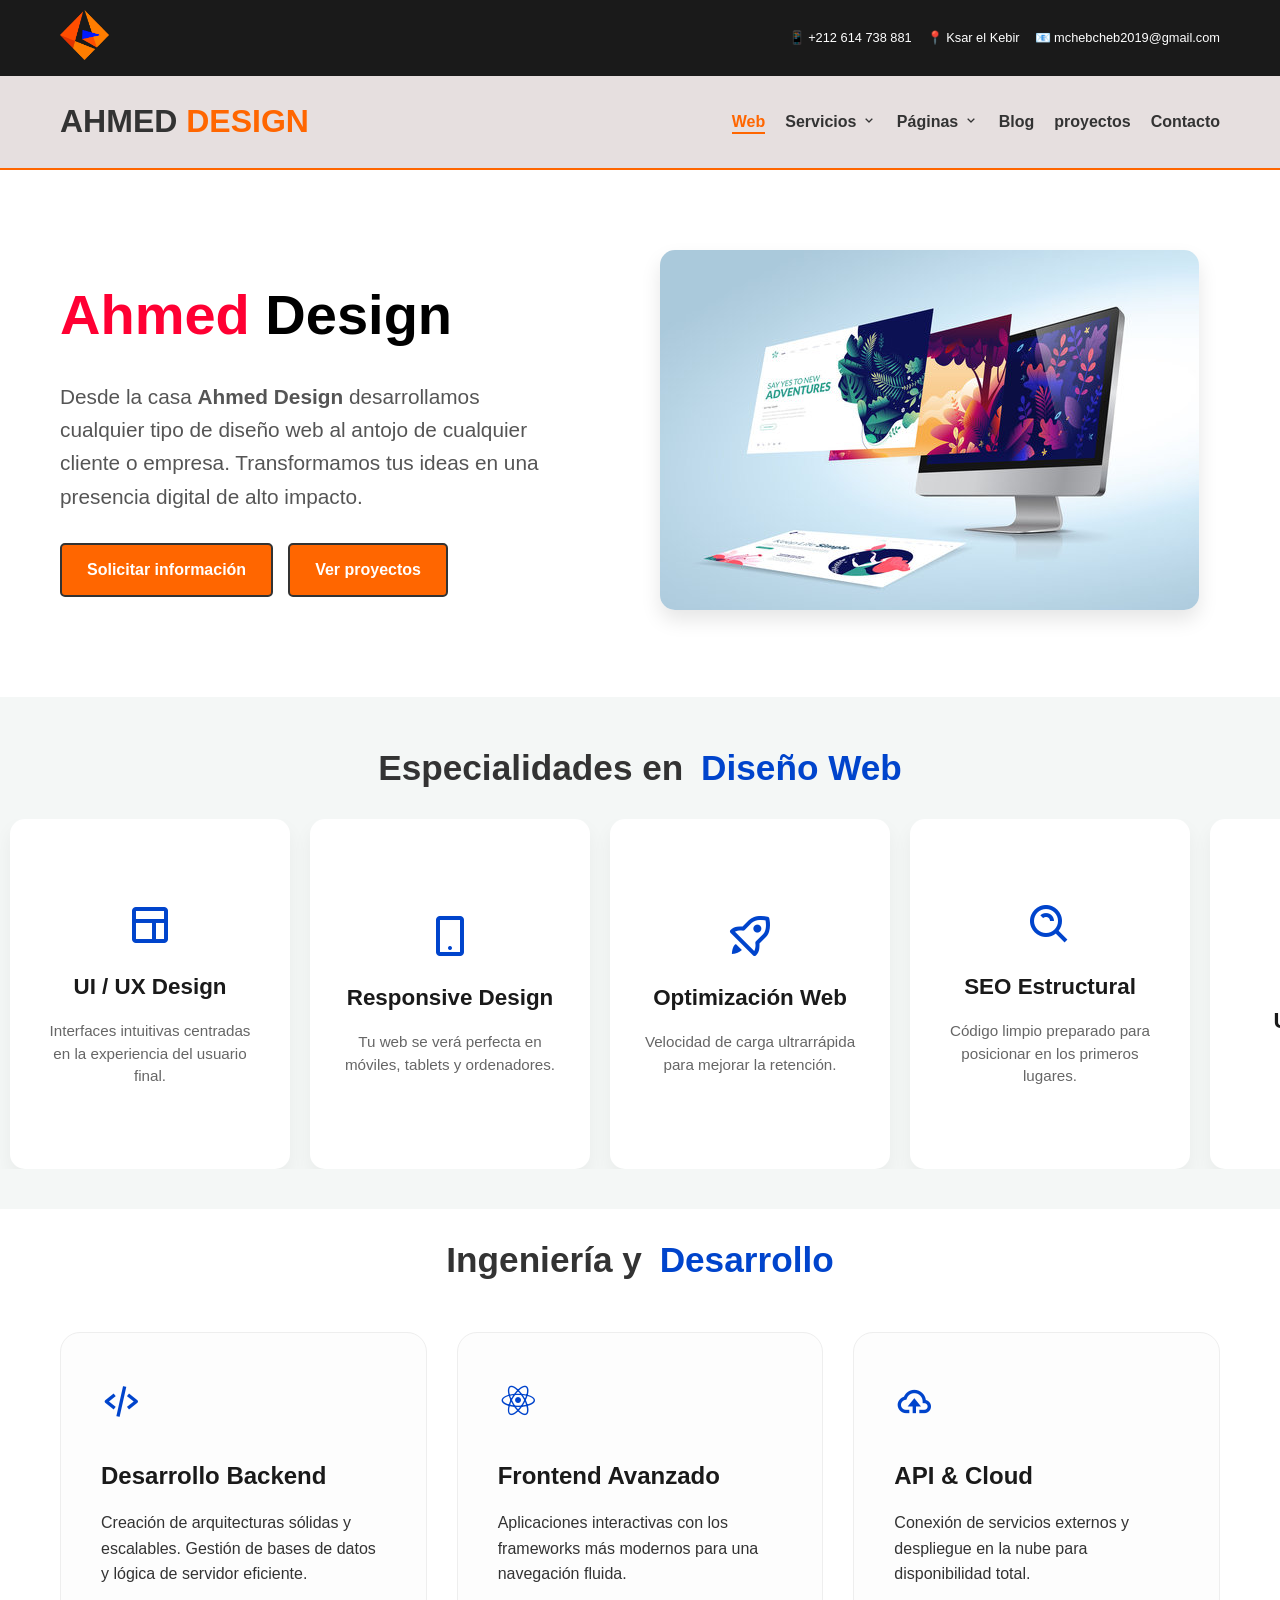
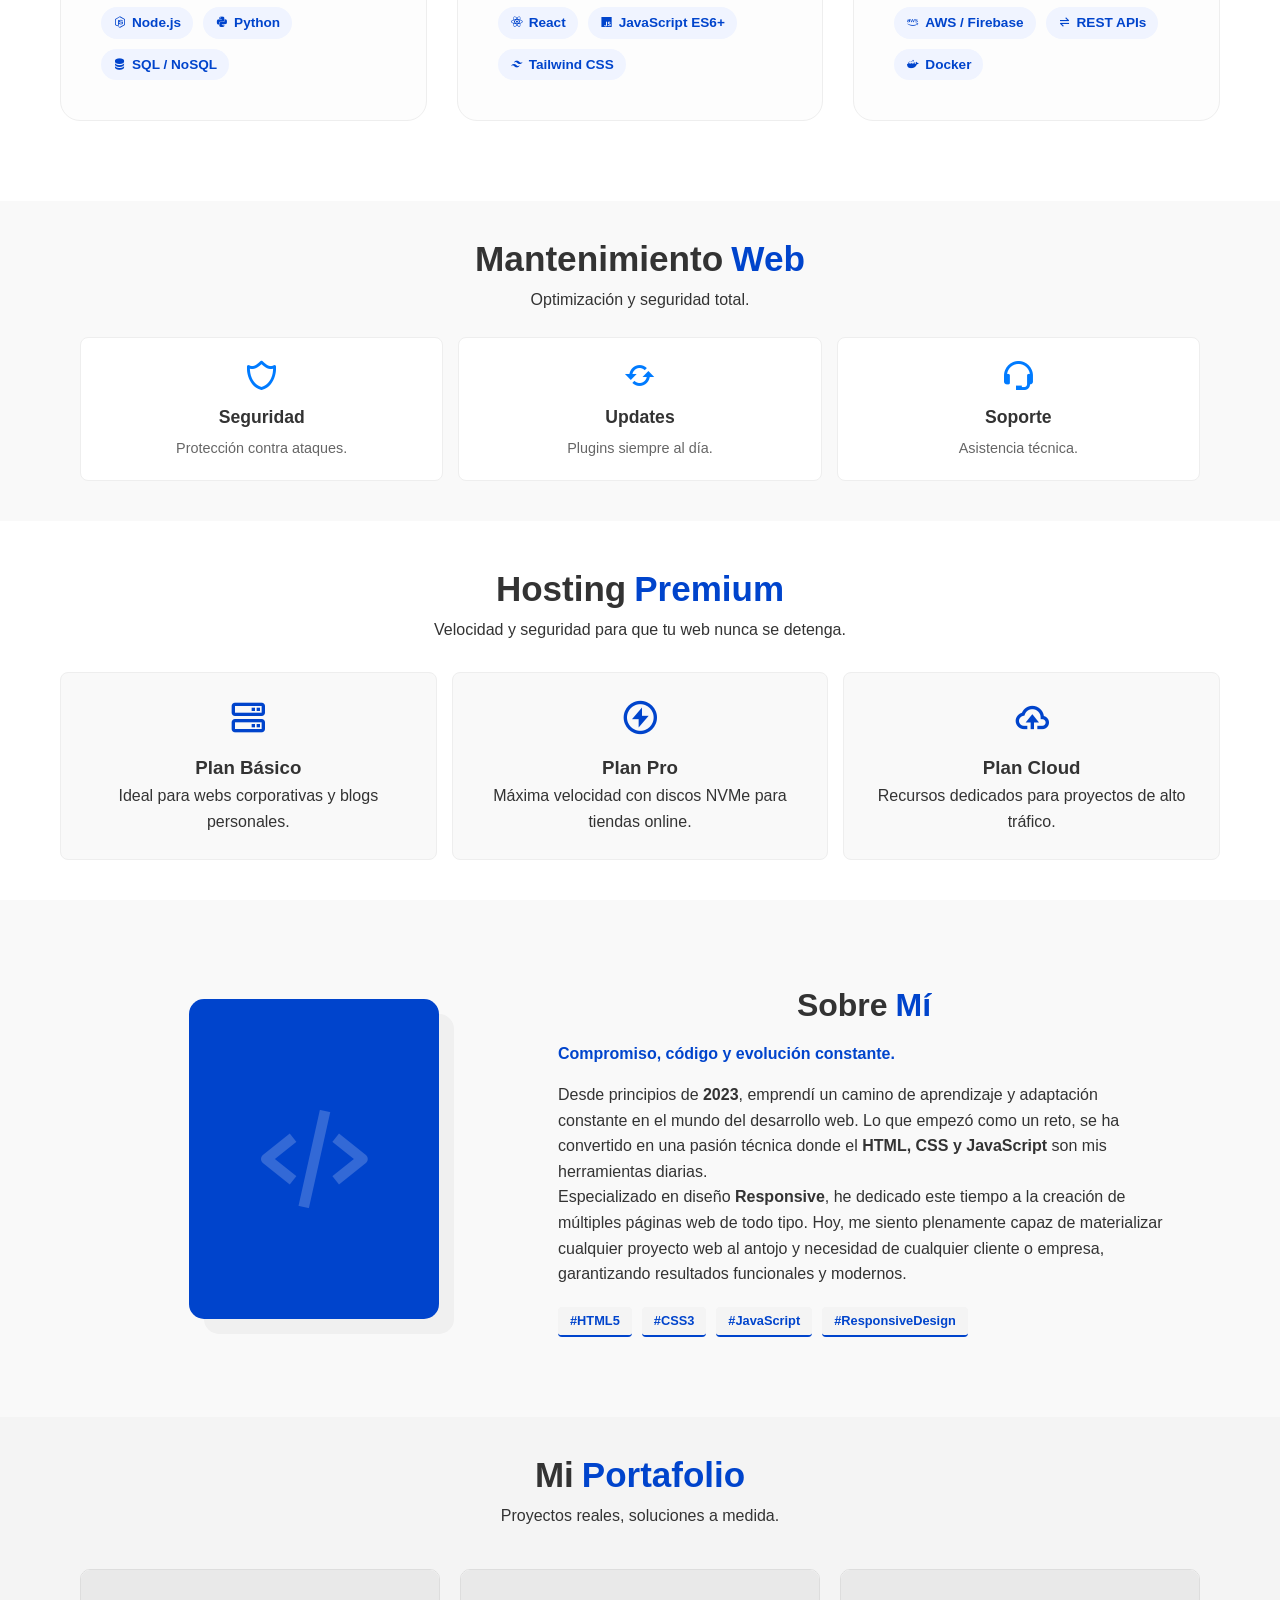
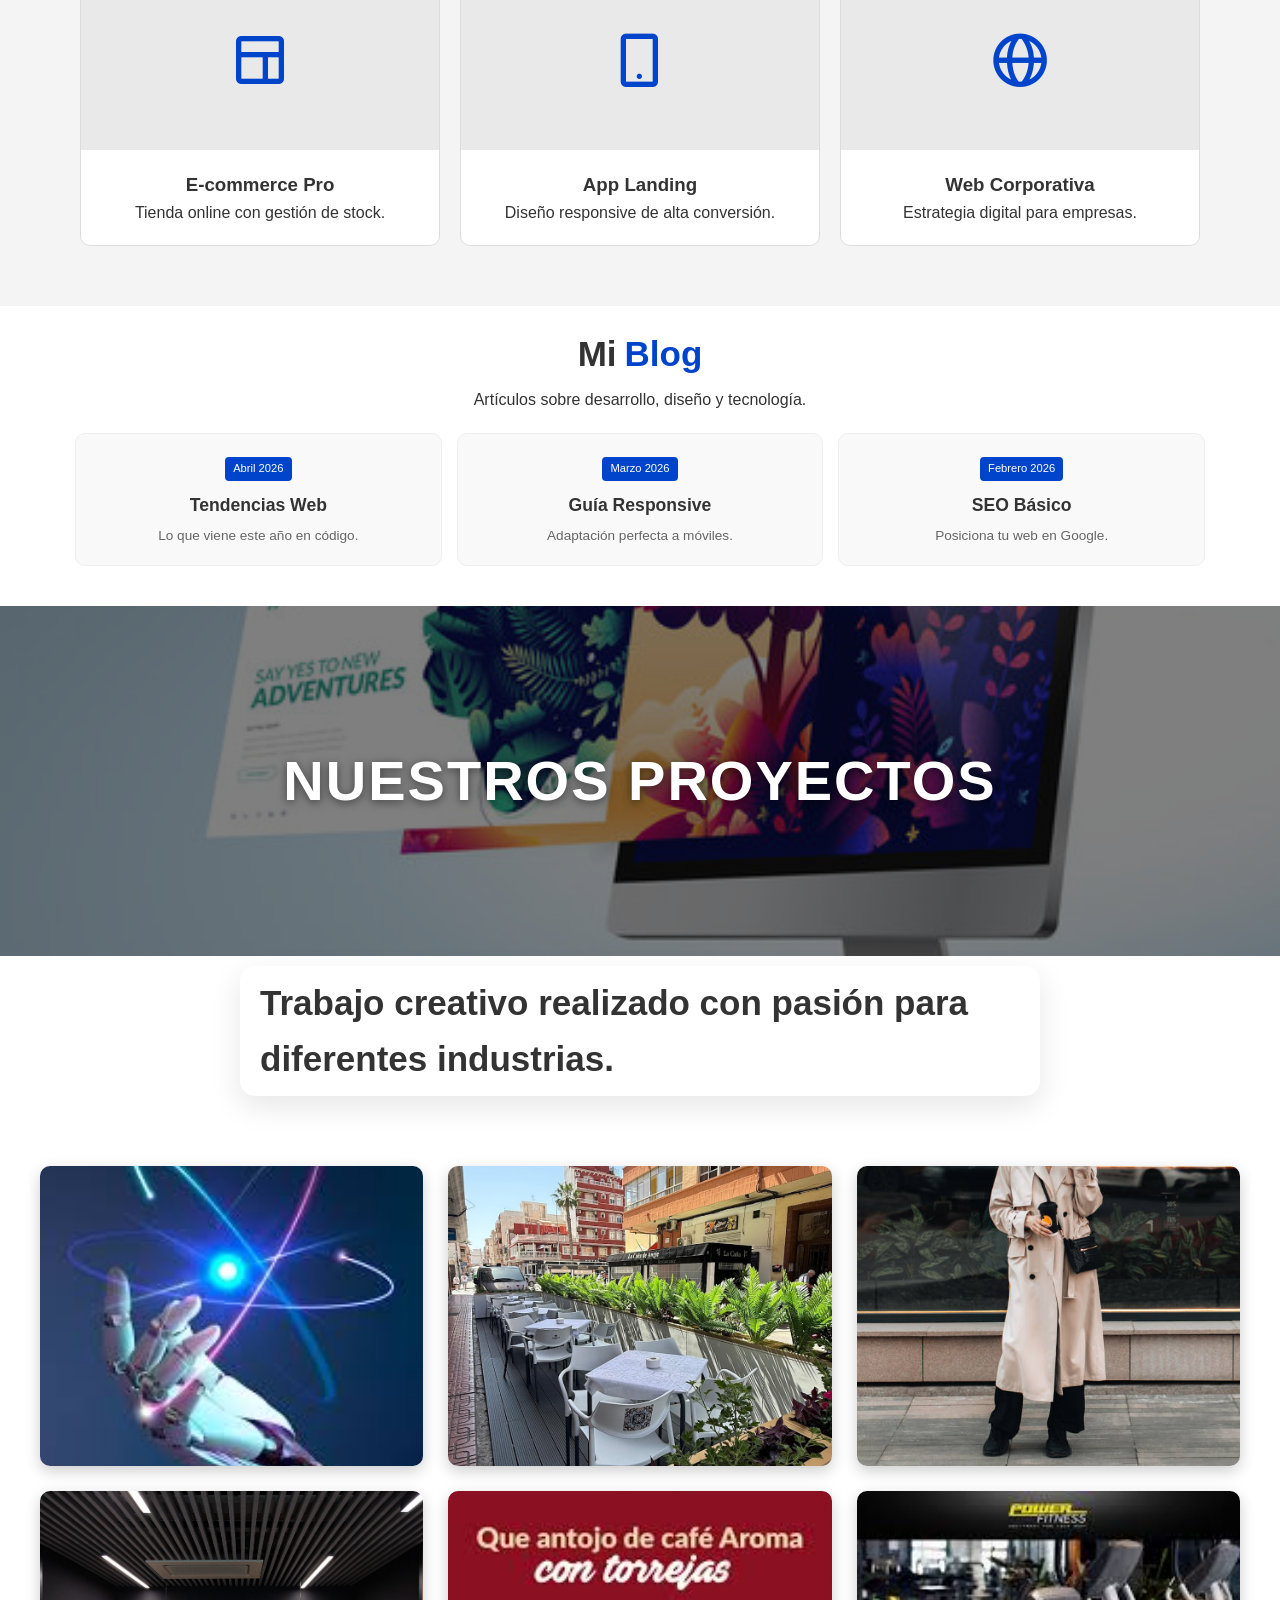
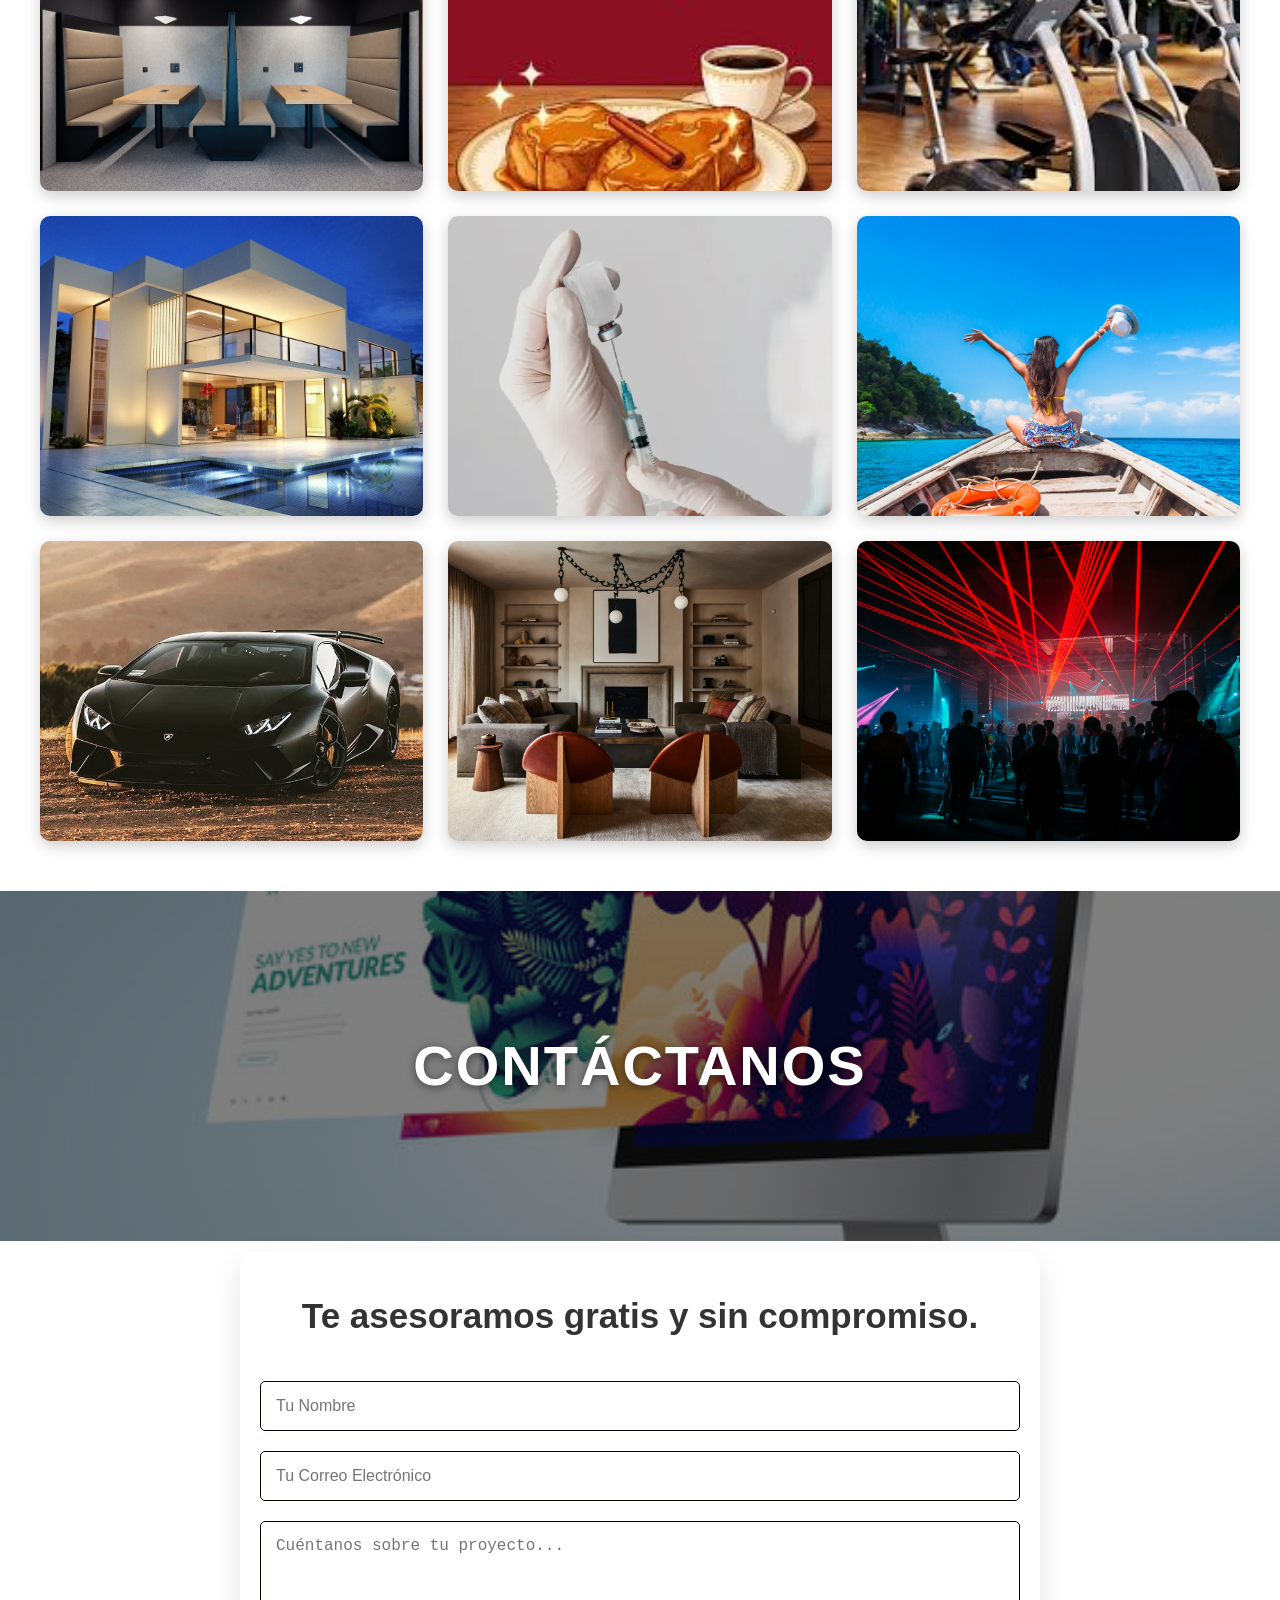
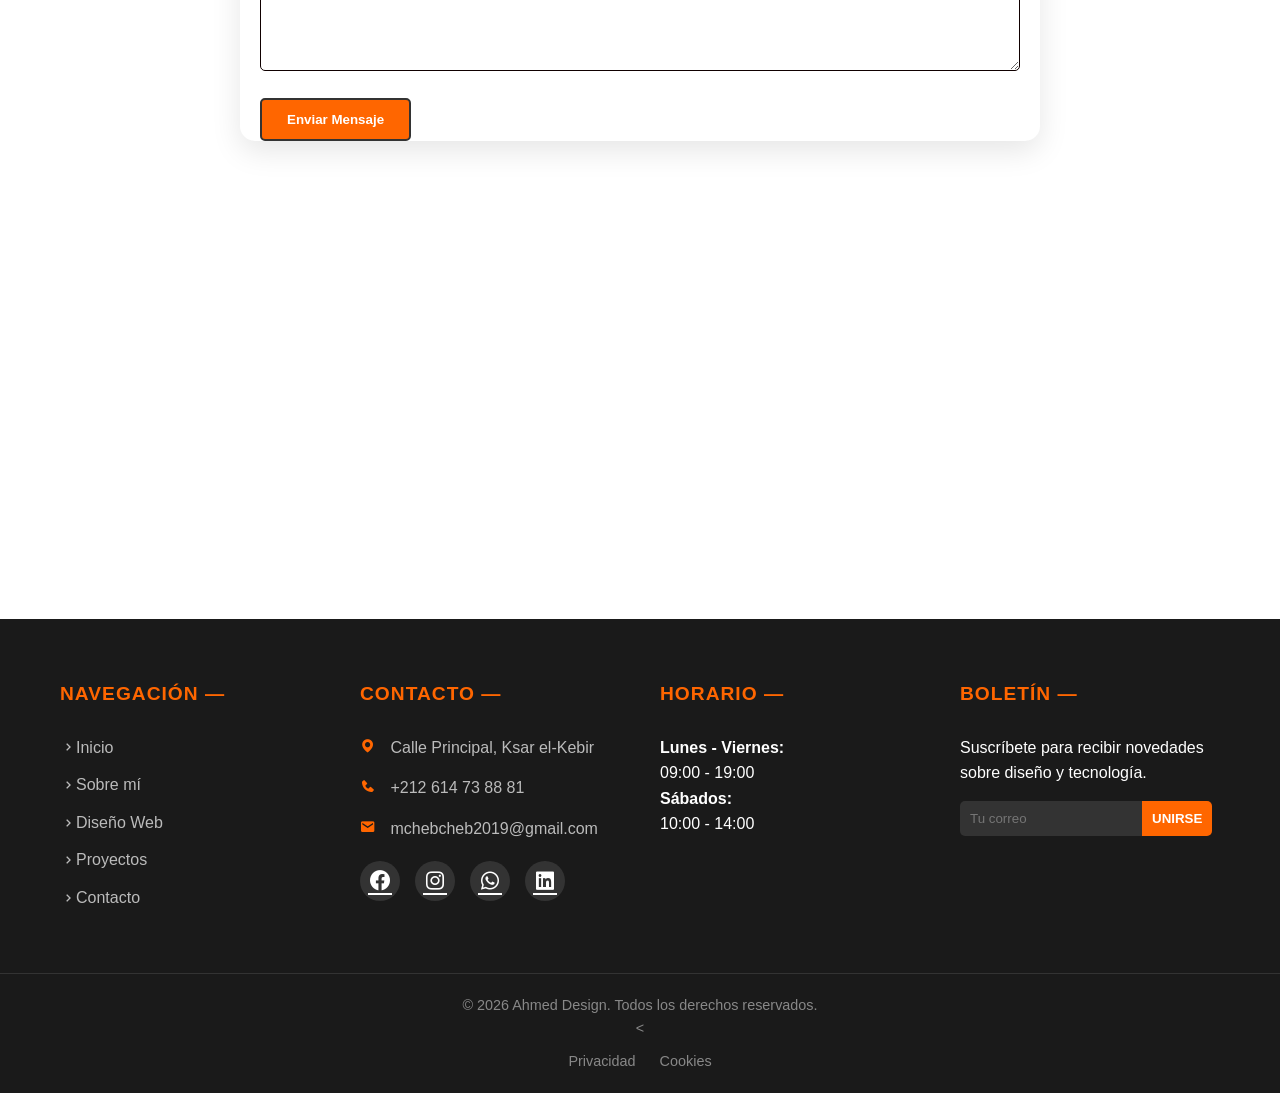
==== index.html @ acac10bb "Lanzamiento oficial de Ahmed Design Subida de archivos finales: portafolio responsive, formulario de" ====
<!doctype html>
<html lang="es">

<head>
    <meta charset="UTF-8" />
    <meta http-equiv="X-UA-Compatible" content="IE=edge" />
    <meta name="viewport" content="width=device-width, initial-scale=1.0" />
    <meta name="description" content="Ahmed Design: Desarrollador web profesional al antojo del cliente.">
    <title>Ahmed Design | New New Page</title>
    <link rel="stylesheet" href="estilos.css" />
    <link rel="stylesheet" href="responsive.css">
    <link href="https://unpkg.com/boxicons@2.1.4/css/boxicons.min.css" rel="stylesheet" />
    <link rel="stylesheet" href="https://cdnjs.cloudflare.com/ajax/libs/font-awesome/6.0.0/css/all.min.css">
    <link rel="icon" type="image/x-icon" href="favicon.ico">
</head>

<body>

    <div class="top-bar">
        <div class="contenedor top-bar-inner">
            <div class="top-logo">
                <img src="logo obra.png" alt="Logo" style="height: 50px;">
            </div>
            <div class="top-info">
                <div class="info-item"><a href="tel:+212614738881">📱 +212 614 738 881</a></div>
                <div class="info-item"><a href="https://maps.google.com" target="_blank">📍 Ksar el Kebir</a></div>
                <div class="info-item"><a href="mailto:mchebcheb2019@gmail.com">📧 mchebcheb2019@gmail.com</a></div>
            </div>
        </div>
    </div>

    <header class="cabecera">
        <div class="contenedor">
            <div class="logo">
                <h1>Ahmed <span>Design</span></h1>
            </div>

            <div class="menu-movil-icono" onclick="toggleMenu()">
                <i class='bx bx-menu'></i>
            </div>

            <nav class="menu-principal">
                <ul>
                    <li><a href="index.html" class="link active">Web</a></li>

                    <li class="tiene-submenu">
                        <a href="#">Servicios <i class='bx bx-chevron-down'></i></a>
                        <ul class="submenu">
                            <li><a href="index.html#diseno-web-slider">Diseño Web</a></li>
                            <li><a href="index.html#seccion-desarrollo">Desarrollo</a></li>
                            <li><a href="index.html#seccion-mantenimiento">Mantenimiento</a></li>
                            <li><a href="index.html#seccion-hosting">Hosting</a></li>
                        </ul>
                    </li>

                    <li class="tiene-submenu">
                        <a href="#">Páginas <i class='bx bx-chevron-down'></i></a>
                        <ul class="submenu">
                            <li><a href="index.html#sobre-mi">Sobre mí</a></li>
                            <li><a href="index.html#seccion-portafolio">Portafolio</a></li>
                        </ul>
                    </li>

                    <li><a href="index.html#seccion-blog">Blog</a></li>
                    <li><a href="index.html#seccion-proyectos">proyectos</a></li>
                    <li><a href="#contacto">Contacto</a></li>
                </ul>
            </nav>
        </div>
    </header>

    <main>
        <section id="inicio" class="hero-contenedor">
            <div class="hero-texto">
                <h1>Ahmed <span>Design</span></h1>
                <p>Desde la casa <strong>Ahmed Design</strong> desarrollamos cualquier tipo de diseño web al antojo de
                    cualquier cliente o empresa. Transformamos tus ideas en una presencia digital de alto impacto.</p>

                <div class="hero-botones">
                    <a href="contacto.html" class="btn btn-primario">Solicitar información</a>
                    <a href="proyectos.html" class="btn btn-secundario">Ver proyectos</a>
                </div>
            </div>
            <div class="hero-mockup">
                <img src="mockup.png" alt="Diseño web profesional">
            </div>
        </section>
        <section id="diseno-web-slider" class="seccion-slider">
            <div class="contenedor-titulo">
                <h2>Especialidades en <span class="resaltado">Diseño Web</span></h2>
            </div>

            <div class="slider-wrapper">
                <div class="slider-track">
                    <div class="card-diseno">
                        <i class='bx bx-layout'></i>
                        <h3>UI / UX Design</h3>
                        <p>Interfaces intuitivas centradas en la experiencia del usuario final.</p>
                    </div>
                    <div class="card-diseno">
                        <i class='bx bx-mobile-alt'></i>
                        <h3>Responsive Design</h3>
                        <p>Tu web se verá perfecta en móviles, tablets y ordenadores.</p>
                    </div>
                    <div class="card-diseno">
                        <i class='bx bx-rocket'></i>
                        <h3>Optimización Web</h3>
                        <p>Velocidad de carga ultrarrápida para mejorar la retención.</p>
                    </div>
                    <div class="card-diseno">
                        <i class='bx bx-search-alt'></i>
                        <h3>SEO Estructural</h3>
                        <p>Código limpio preparado para posicionar en los primeros lugares.</p>
                    </div>

                    <div class="card-diseno">
                        <i class='bx bx-layout'></i>
                        <h3>UI / UX Design</h3>
                    </div>
                    <div class="card-diseno">
                        <i class='bx bx-mobile-alt'></i>
                        <h3>Responsive Design</h3>
                    </div>
                    <div class="card-diseno">
                        <i class='bx bx-rocket'></i>
                        <h3>Optimización Web</h3>
                    </div>
                    <div class="card-diseno">
                        <i class='bx bx-search-alt'></i>
                    </div>
                </div>
            </div>
        </section>
        <section id="seccion-desarrollo" class="seccion-servicios-detalle">
            <div class="contenedor">
                <div class="contenedor-titulo">
                    <h2>Ingeniería y <span class="resaltado">Desarrollo</span></h2>
                </div>

                <div class="grid-desarrollo">
                    <div class="caja-desarrollo">
                        <div class="icono-flotante"><i class='bx bx-code-alt'></i></div>
                        <h3>Desarrollo Backend</h3>
                        <p>Creación de arquitecturas sólidas y escalables. Gestión de bases de datos y lógica de
                            servidor eficiente.</p>
                        <ul class="lista-tech">
                            <li><i class='bx bxl-nodejs'></i> Node.js</li>
                            <li><i class='bx bxl-python'></i> Python</li>
                            <li><i class='bx bxs-data'></i> SQL / NoSQL</li>
                        </ul>
                    </div>

                    <div class="caja-desarrollo">
                        <div class="icono-flotante"><i class='bx bxl-react'></i></div>
                        <h3>Frontend Avanzado</h3>
                        <p>Aplicaciones interactivas con los frameworks más modernos para una navegación fluida.</p>
                        <ul class="lista-tech">
                            <li><i class='bx bxl-react'></i> React</li>
                            <li><i class='bx bxl-javascript'></i> JavaScript ES6+</li>
                            <li><i class='bx bxl-tailwind-css'></i> Tailwind CSS</li>
                        </ul>
                    </div>

                    <div class="caja-desarrollo">
                        <div class="icono-flotante"><i class='bx bx-cloud-upload'></i></div>
                        <h3>API & Cloud</h3>
                        <p>Conexión de servicios externos y despliegue en la nube para disponibilidad total.</p>
                        <ul class="lista-tech">
                            <li><i class='bx bxl-aws'></i> AWS / Firebase</li>
                            <li><i class='bx bx-transfer-alt'></i> REST APIs</li>
                            <li><i class='bx bxl-docker'></i> Docker</li>
                        </ul>
                    </div>
                </div>
            </div>
        </section>
        <section id="seccion-mantenimiento" class="mantenimiento-fijo">
            <div class="contenedor">
                <div class="mantenimiento-header">
                    <h2>Mantenimiento <span class="resaltado">Web</span></h2>
                    <p>Optimización y seguridad total.</p>
                </div>

                <div class="mantenimiento-grid">
                    <div class="mantenimiento-card">
                        <i class='bx bx-shield-alt-2'></i>
                        <h3>Seguridad</h3>
                        <p>Protección contra ataques.</p>
                    </div>
                    <div class="mantenimiento-card">
                        <i class='bx bx-refresh'></i>
                        <h3>Updates</h3>
                        <p>Plugins siempre al día.</p>
                    </div>
                    <div class="mantenimiento-card">
                        <i class='bx bx-support'></i>
                        <h3>Soporte</h3>
                        <p>Asistencia técnica.</p>
                    </div>
                </div>
            </div>
        </section>
        <section id="seccion-hosting" class="hosting-fijo">
            <div class="contenedor">
                <div class="hosting-header">
                    <h2>Hosting <span class="resaltado">Premium</span></h2>
                    <p>Velocidad y seguridad para que tu web nunca se detenga.</p>
                </div>

                <div class="hosting-grid">
                    <div class="caja-hosting">
                        <i class='bx bx-server'></i>
                        <h3>Plan Básico</h3>
                        <p>Ideal para webs corporativas y blogs personales.</p>
                    </div>
                    <div class="caja-hosting">
                        <i class='bx bx-bolt-circle'></i>
                        <h3>Plan Pro</h3>
                        <p>Máxima velocidad con discos NVMe para tiendas online.</p>
                    </div>
                    <div class="caja-hosting">
                        <i class='bx bx-cloud-upload'></i>
                        <h3>Plan Cloud</h3>
                        <p>Recursos dedicados para proyectos de alto tráfico.</p>
                    </div>
                </div>
            </div>
        </section>
        <section id="sobre-mi" class="sobre-mi-seccion">
            <div class="contenedor">
                <div class="sobre-mi-flex">
                    <!-- Columna de Imagen/Visual -->
                    <div class="sobre-mi-imagen">
                        <div class="marco-estilizado">
                            <i class='bx bx-code-alt'></i>
                            <!-- Si tienes una foto tuya, cambia el <i> por una <img> -->
                        </div>
                    </div>

                    <!-- Columna de Texto -->
                    <div class="sobre-mi-contenido">
                        <h2>Sobre <span class="resaltado">Mí</span></h2>
                        <p class="subtitulo-personal">Compromiso, código y evolución constante.</p>

                        <p>Desde principios de <strong>2023</strong>, emprendí un camino de aprendizaje y adaptación
                            constante en el mundo del desarrollo web. Lo que empezó como un reto, se ha convertido en
                            una pasión técnica donde el <strong>HTML, CSS y JavaScript</strong> son mis herramientas
                            diarias.</p>

                        <p>Especializado en diseño <strong>Responsive</strong>, he dedicado este tiempo a la creación de
                            múltiples páginas web de todo tipo. Hoy, me siento plenamente capaz de materializar
                            cualquier proyecto web al antojo y necesidad de cualquier cliente o empresa, garantizando
                            resultados funcionales y modernos.</p>

                        <div class="skills-line">
                            <span>#HTML5</span>
                            <span>#CSS3</span>
                            <span>#JavaScript</span>
                            <span>#ResponsiveDesign</span>
                        </div>
                    </div>
                </div>
            </div>
        </section>
        <section id="seccion-portafolio" class="portafolio-fijo">
            <div class="contenedor">
                <div class="portafolio-header">
                    <h2>Mi <span class="resaltado">Portafolio</span></h2>
                    <p>Proyectos reales, soluciones a medida.</p>
                </div>

                <div class="portafolio-grid">
                    <!-- Proyecto 1 -->
                    <div class="caja-portafolio">
                        <div class="portafolio-img">
                            <i class='bx bx-layout'></i> <!-- Aquí iría una captura de la web -->
                        </div>
                        <div class="portafolio-info">
                            <h3>E-commerce Pro</h3>
                            <p>Tienda online con gestión de stock.</p>
                        </div>
                    </div>
                    <!-- Proyecto 2 -->
                    <div class="caja-portafolio">
                        <div class="portafolio-img">
                            <i class='bx bx-mobile-alt'></i>
                        </div>
                        <div class="portafolio-info">
                            <h3>App Landing</h3>
                            <p>Diseño responsive de alta conversión.</p>
                        </div>
                    </div>
                    <!-- Proyecto 3 -->
                    <div class="caja-portafolio">
                        <div class="portafolio-img">
                            <i class='bx bx-globe'></i>
                        </div>
                        <div class="portafolio-info">
                            <h3>Web Corporativa</h3>
                            <p>Estrategia digital para empresas.</p>
                        </div>
                    </div>
                </div>
            </div>
        </section>
        <section id="seccion-blog" class="blog-fijo">
            <div class="contenedor">
                <div class="blog-header">
                    <h2>Mi <span class="resaltado">Blog</span></h2>
                    <p>Artículos sobre desarrollo, diseño y tecnología.</p>
                </div>

                <div class="blog-grid">
                    <!-- Entrada 1 -->
                    <article class="caja-blog">
                        <div class="blog-tag">Abril 2026</div>
                        <h3>Tendencias Web</h3>
                        <p>Lo que viene este año en código.</p>
                    </article>

                    <!-- Entrada 2 -->
                    <article class="caja-blog">
                        <div class="blog-tag">Marzo 2026</div>
                        <h3>Guía Responsive</h3>
                        <p>Adaptación perfecta a móviles.</p>
                    </article>

                    <!-- Entrada 3 -->
                    <article class="caja-blog">
                        <div class="blog-tag">Febrero 2026</div>
                        <h3>SEO Básico</h3>
                        <p>Posiciona tu web en Google.</p>
                    </article>
                </div>
            </div>
        </section>
        <!-- SECCIÓN PROYECTOS (CLONADA DE PROYECTOS.HTML) -->
        <section id="seccion-proyectos">

            <div class="hero-contacto">
                <div class="contenedor-hero">
                    <h1>Nuestros Proyectos</h1>
                </div>
            </div>

            <div class="contenedor formulario-caja">
                <h2 class="contacto-texto">Trabajo creativo realizado con pasión para diferentes industrias.</h2>
                <!-- Aquí he quitado el botón de "volver" porque ya estás en el inicio -->
            </div>

            <div class="contenedor galeria-proyectos">
                <!-- Proyecto 1 -->
                <div class="proyecto-card">
                    <img src="tech-solutions.jpg" alt="Tech Company">
                    <div class="info-proyecto">
                        <h3>TechFlow Solutions</h3>
                        <p>Branding & Web</p>
                    </div>
                </div>

                <!-- Proyecto 2 -->
                <div class="proyecto-card">
                    <img src="restaurante-arabe.jpg" alt="Restaurant">
                    <div class="info-proyecto">
                        <h3>El Gourmet Árabe</h3>
                        <p>Diseño de Menú</p>
                    </div>
                </div>

                <!-- Proyecto 3 -->
                <div class="proyecto-card">
                    <img src="moda-urban.jpg" alt="Fashion">
                    <div class="info-proyecto">
                        <h3>Urban Style</h3>
                        <p>E-commerce</p>
                    </div>
                </div>


                <div class="proyecto-card">
                    <img src="arquitectura-nexo.jpg" alt="Architecture">
                    <div class="info-proyecto">
                        <h3>Nexo Arquitectura</h3>
                        <p>Identidad Visual</p>
                    </div>
                </div>

                <div class="proyecto-card">
                    <img src="cafe-aroma.jpg" alt="Coffee Shop">
                    <div class="info-proyecto">
                        <h3>Aroma Café</h3>
                        <p>Packaging</p>
                    </div>
                </div>

                <div class="proyecto-card">
                    <img src="fitness-gym.jpg" alt="Gym">
                    <div class="info-proyecto">
                        <h3>Iron Fitness</h3>
                        <p>App Design</p>
                    </div>
                </div>

                <div class="proyecto-card">
                    <img src="inmobiliaria-lujo.jpg" alt="Real Estate">
                    <div class="info-proyecto">
                        <h3>InmoLux</h3>
                        <p>Marketing Digital</p>
                    </div>
                </div>

                <div class="proyecto-card">
                    <img src="salud-vital.jpg" alt="Health">
                    <div class="info-proyecto">
                        <h3>VitalCare</h3>
                        <p>Web Médica</p>
                    </div>
                </div>

                <div class="proyecto-card">
                    <img src="viajes-nomada.jpg" alt="Travel">
                    <div class="info-proyecto">
                        <h3>Nomad Expeditions</h3>
                        <p>Social Media</p>
                    </div>
                </div>
                <div class="proyecto-card">
                    <img src="luxury-auto.jpg" alt="Automotive">
                    <div class="info-proyecto">
                        <h3>Veloce Dynamics</h3>
                        <p>E-commerce Automotriz</p>
                    </div>
                </div>
                <!-- Proyecto 11: Arquitectura/Interiorismo -->
                <div class="proyecto-card">
                    <img src="interior-design.jpg" alt="Interior Design">
                    <div class="info-proyecto">
                        <h3>Studio Loft</h3>
                        <p>Diseño de Interiores</p>
                    </div>
                </div>

                <!-- Proyecto 12: Música/Eventos -->
                <div class="proyecto-card">
                    <img src="music-event.jpg" alt="Music Event">
                    <div class="info-proyecto">
                        <h3>Neon Beats</h3>
                        <p>Branding para Eventos</p>
                    </div>
                </div>

            </div>


        </section>
        <!-- SECCIÓN CONTACTO (IGUAL A PROYECTOS) -->
        <section id="contacto">

            <div class="hero-contacto">
                <div class="contenedor-hero">
                    <h1>Contáctanos</h1>
                </div>
            </div>

            <div class="contenedor formulario-caja">
                <h2 class="contacto-texto">Te asesoramos gratis y sin compromiso.</h2>

                <form action="https://formspree.io/f/xnjlzeap" method="POST">
                    <input type="text" name="nombre" placeholder="Tu Nombre" required>

                    <input type="email" name="email" placeholder="Tu Correo Electrónico" required>

                    <textarea name="mensaje" placeholder="Cuéntanos sobre tu proyecto..." required></textarea>

                    <!-- Redirección tras envío -->
                    <input type="hidden" name="_next" value="index.html">

                    <button type="submit" class="btn btn-primario">Enviar Mensaje</button>
                </form>
            </div>

        </section>
        <section id="seccion-mapa" class="mapa-full">
            <div class="mapa-wrapper">
                <iframe
                    src="https://www.google.com/maps/embed?pb=!1m18!1m12!1m3!1d26168.328325983796!2d-5.926524333649646!3d35.002880789723046!2m3!1f0!2f0!3f0!3m2!1i1024!2i768!4f13.1!3m3!1m2!1s0xd0bc3021f1e0001%3A0x6b866c1b4b0e5c9b!2sKsar%20el-Kebir%2C%20Marruecos!5e0!3m2!1ses!2ses!4v1680000000000!5m2!1ses!2ses"
                    width="100%" height="450" style="border:0;" allowfullscreen="" loading="lazy">
                </iframe>
            </div>
        </section>
        <footer class="footer">
            <div class="footer-container">
                <!-- Columna 1: Navegación rápida -->
                <div class="footer-col">
                    <h3>Navegación —</h3>
                    <ul>
                        <li><a href="#inicio"><i class='bx bx-chevron-right'></i> Inicio</a></li>
                        <li><a href="#sobre-mi"><i class='bx bx-chevron-right'></i> Sobre mí</a></li>
                        <li><a href="#diseno-web-slider"><i class='bx bx-chevron-right'></i> Diseño Web</a></li>
                        <li><a href="#seccion-proyectos"><i class='bx bx-chevron-right'></i> Proyectos</a></li>
                        <li><a href="#contacto"><i class='bx bx-chevron-right'></i> Contacto</a></li>
                    </ul>
                </div>

                <!-- Columna 2: Contacto Directo -->
                <div class="footer-col">
                    <h3>Contacto —</h3>
                    <p>
                        <a href="https://www.google.com/maps/search/?api=1&query=Ksar+el-Kebir" target="_blank"
                            class="contacto-link">
                            <i class='bx bxs-map'></i> Calle Principal, Ksar el-Kebir
                        </a>
                    </p>
                    <p>
                        <a href="tel:+21261473881" class="contacto-link">
                            <i class='bx bxs-phone'></i> +212 614 73 88 81
                        </a>
                    </p>
                    <p>
                        <a href="mailto:mchebcheb2019@gmail.com" class="contacto-link">
                            <i class='bx bxs-envelope'></i> mchebcheb2019@gmail.com
                        </a>
                    </p>

                    <div class="social-links">
                        <a href="https://www.facebook.com/Ahmed.Chahmout.1088893" target="_blank"><i
                                class='bx bxl-facebook-circle'></i></a>
                        <a href="https://www.instagram.com/mchebcheb2019/" target="_blank"><i
                                class='bx bxl-instagram'></i></a>
                        <a href="https://wa.me/212614738881?text=Hola%20Ahmed" target="_blank"><i
                                class='bx bxl-whatsapp'></i></a>
                        <a href="https://www.linkedin.com/in/ahmed-chahmout-1a87723b5" target="_blank"><i
                                class='bx bxl-linkedin-square'></i></a>
                    </div>
                </div>

                <!-- Columna 3: Disponibilidad -->
                <div class="footer-col">
                    <h3>Horario —</h3>
                    <div class="opening-hours">
                        <p><strong>Lunes - Viernes:</strong></p>
                        <span>09:00 - 19:00</span>
                        <p><strong>Sábados:</strong></p>
                        <span>10:00 - 14:00</span>
                    </div>
                </div>

                <!-- Columna 4: Newsletter -->
                <div class="footer-col">
                    <h3>Boletín —</h3>
                    <p>Suscríbete para recibir novedades sobre diseño y tecnología.</p>
                    <form action="https://formspree.io/f/xnjlzeap" method="POST" class="newsletter-form">
                        <input type="email" name="email" placeholder="Tu correo" required>
                        <button type="submit">UNIRSE</button>
                    </form>
                </div>
            </div>

            <div class="footer-bottom">
                <p>&copy; 2026 Ahmed Design. Todos los derechos reservados.</p>
                <<div class="footer-links">
                    <a href="privacidad.html">Privacidad</a>
                    <a href="cookies.html">Cookies</a>
            </div>
            </div>
        </footer>
    </main>

    <script src="script.js"></script>
</body>

</html>
---- estilos.css ----
/* Reset básico */
* {
    margin: 0;
    padding: 0;
    box-sizing: border-box;
}

body {
    font-family: 'Segoe UI', sans-serif;
    line-height: 1.6;
    color: #333;
}

.contenedor {
    max-width: 1200px;
    margin: 0 auto;
    padding: 0 20px;
}

/* Top Bar */
.top-bar {
    background: #1a1a1a;
    color: #fff;
    padding: 10px 0;
    font-size: 0.8rem;
}

.top-bar-inner {
    display: flex;
    justify-content: space-between;
    align-items: center;
}

.top-info {
    display: flex;
    gap: 15px;
}

.top-info a {
    color: #fff;
    text-decoration: none;
}

/* Cabecera y Menú */
.cabecera {
    background: #e6dfdf;
    padding: 20px 0;
    border-bottom: 2px solid #ff6600;
    position: sticky;
    top: 0;
    z-index: 1000;
}

.cabecera .contenedor {
    display: flex;
    justify-content: space-between;
    align-items: center;
}

.logo h1 {
    font-weight: 900;
    text-transform: uppercase;
}

.logo h1 span {
    color: #ff6600;
}

.menu-principal>ul {
    display: flex;
    list-style: none;
    gap: 20px;
}

.menu-principal a {
    text-decoration: none;
    color: #333;
    font-weight: 600;
    padding: 5px 0;
}

/* Submenú */
.tiene-submenu {
    position: relative;
}

.submenu {
    display: none;
    position: absolute;
    top: 100%;
    left: 0;
    background: #fff;
    box-shadow: 0 5px 10px rgba(0, 0, 0, 0.1);
    width: 200px;
    padding: 10px 0;
}

.tiene-submenu:hover .submenu {
    display: block;
}

.submenu li a {
    display: block;
    padding: 8px 20px;
}

/* Hero */
.hero-contenedor {
    display: flex;
    align-items: center;
    padding: 60px 0;
    gap: 40px;
    display: flex;
    align-items: center;
    padding: 80px 60px;
    /* 80px arriba y abajo, 20px a los lados */
    gap: 40px;
}

.hero-texto {
    flex: 1;
}

.hero-mockup {
    flex: 1;
}

/* Este es el estado NORMAL de la imagen */
.hero-mockup img {
    /* 1. Bordes redondeados: esquinas suaves */
    border-radius: 15px;

    /* 2. Box Shadow: Una sombra suave para dar profundidad */
    /* offset-x | offset-y | blur-radius | color */
    box-shadow: 0 10px 20px rgba(0, 0, 0, 0.1);

    /* 3. Transición: CRÍTICO para que el efecto hover sea suave */
    transition: all 0.4s ease;
}

/* Este es el estado al pasar el RATÓN */
.hero-mockup img:hover {
    /* 1. Sombra más fuerte: para que parezca que "se levanta" */
    box-shadow: 0 20px 40px rgb(255, 0, 0);

    /* 2. Movimiento: lo subimos un poquito (transform) */
    transform: translateY(-10px);

    /* 3. Opcional: Un pequeño efecto de brillo/escala */
    /* transform: translateY(-10px) scale(1.02); */
}

/* Responsive */
.menu-movil-icono {
    display: none;
    font-size: 24px;
    cursor: pointer;
}

.menu-principal a {
    text-decoration: none;
    color: #333;
    font-weight: 600;
    transition: color 0.3s ease;
    /* Esto hace que el cambio sea suave */
    text-decoration: none;
    transition: all 0.3s ease;
}

/* Efecto al pasar el ratón */
.menu-principal>ul>li>a:hover {
    color: #ff6600;
}

.submenu li a:hover {
    background-color: #f4f4f4;
    /* Fondo gris claro al pasar el ratón */
    color: #ff6600;
    /* Cambio de color de letra a naranja */
    padding-left: 25px;
    /* Un pequeño efecto de movimiento lateral */
    transition: all 0.3s ease;
}

/* Estilo para el enlace activo */
.menu-principal a.active {
    color: #ff6600 !important;
    /* Color naranja para marcarlo */
    border-bottom: 2px solid #ff6600;
    /* La raya debajo */
    padding-bottom: 2px;
    /* Un poco de aire entre el texto y la raya */
}

/* Contenedor de botones */
.hero-botones {
    display: flex;
    gap: 15px;
    margin-top: 30px;
}

/* Estilo base de los botones */
.btn {
    padding: 12px 25px;
    text-decoration: none;
    font-weight: 700;
    border-radius: 5px;
    transition: 0.3s;
    text-align: center;
}

/* Botón Solicitar Información (Llamativo) */
.btn-primario {
    background-color: #ff6600;
    color: white;
    border: 2px solid #333;
}

.btn-primario:hover {
    background-color: #333;
    transform: translateY(-3px);
}

/* Botón Ver Proyectos (Elegante) */
.btn-secundario {
    background-color: #ff6600;
    color: #ffffff;
    border: 2px solid #333;
}

.btn-secundario:hover {
    background-color: #333;
    color: white;
    transform: translateY(-3px);
}

/* Ajuste del texto */
.hero-texto h1 {
    font-size: 3.5rem;
    margin-bottom: 20px;
    color: rgb(255, 0, 51);
}

h1 span {
    color: black;
}

.hero-texto p {
    font-size: 1.3rem;
    color: #555;
    margin-bottom: 25px;

    /* Esto es lo que soluciona el problema de que sea muy largo */
    max-width: 500px;

    /* Asegura que no se vea forzado */
    line-height: 1.6;
}

/* Sección superior de contacto con mockup.png como fondo */
.hero-contacto {
    height: 350px;
    /* Ajusta la altura a tu gusto */

    /* El truco: Degradado negro al 50% de opacidad + la imagen */
    background-image: linear-gradient(rgba(0, 0, 0, 0.5), rgba(0, 0, 0, 0.5)), url('mockup.png');

    /* Propiedades para que la imagen cubra todo el espacio sin deformarse */
    background-size: cover;
    background-position: center;
    background-repeat: no-repeat;

    /* Centramos el título */
    display: flex;
    justify-content: center;
    align-items: center;

    /* Un pequeño detalle de lujo: desenfoque suave si la imagen es muy nítida */
    /* backdrop-filter: blur(2px); */
    /* Descomenta esto si quieres un efecto más 'premium' */
}

.hero-contacto h1 {
    color: #ffffff;
    /* Cambiamos el tamaño fijo por uno que se adapte al ancho del móvil */
    font-size: clamp(1.5rem, 8vw, 3.5rem);
    text-transform: uppercase;
    font-weight: 800;
    letter-spacing: 2px;
    text-shadow: 0 2px 10px rgba(0, 0, 0, 0.5);
    text-align: center;
    width: 90%;
    /* Evita que toque los bordes laterales */
}

/* Busca esta clase en tu CSS */
.formulario-caja {
    /* O .formulario-contacto */
    max-width: 800px;
    /* Un ancho más contenido queda mejor */

    /* --- EL CAMBIO ESTÁ AQUÍ --- */
    /* margin: -120px auto 50px auto;  <-- ESTO ES LO QUE ESTÁ MAL */
    margin: 10px auto 20px auto;
    /* <-- PON ESTO: Espacio positivo arriba y abajo */
    /* --------------------------- */

    background: white;
    padding: -10px;
    border-radius: 15px;
    box-shadow: 0 10px 30px rgba(0, 0, 0, 0.1);

    /* Para asegurarnos de que todo dentro se centre bien */
    display: flex;
    flex-direction: column;
    align-items: center;
}

.formulario-caja input,
.formulario-caja textarea {
    width: 100%;
    padding: 15px;
    margin-bottom: 20px;
    border: 1px solid #0f0000;
    border-radius: 5px;
    font-size: 1rem;
}

.formulario-caja textarea {
    height: 150px;
}

h2 {
    display: flex;
    justify-content: center;
    /* Centra horizontalmente */
    align-items: center;
    /* Centra verticalmente */
    min-height: 130px;
    /* Ajusta esta altura según el espacio que quieras */
    margin: 0;
    /* Elimina el margin-top para que no desplace el centrado */
    font-size: 35px;
}

/* --- SECCIÓN PROYECTOS --- */
.hero-proyectos {
    background-image: linear-gradient(rgba(0, 0, 0, 0.5), rgba(0, 0, 0, 0.5)), url('mockup.png');
    color: white;
    padding: 80px 0 40px;
    text-align: center;
}

.btn-volver {
    color: #00d9ff;
    text-decoration: none;
    display: inline-block;
    margin-top: 20px;
}

/* Galería en Grid */
.galeria-proyectos {
    display: grid;
    grid-template-columns: repeat(3, 1fr);
    /* 3 columnas en PC */
    gap: 25px;
    padding: 50px 0;
}

.proyecto-card {
    position: relative;
    overflow: hidden;
    border-radius: 10px;
    height: 300px;
    box-shadow: 0 5px 15px rgba(0, 0, 0, 0.2);
}

.proyecto-card img {
    width: 100%;
    height: 100%;
    object-fit: cover;
    transition: transform 0.5s ease;
}

.info-proyecto {
    position: absolute;
    bottom: 0;
    left: 0;
    width: 100%;
    background: linear-gradient(transparent, rgba(0, 0, 0, 0.8));
    color: white;
    padding: 20px;
    transform: translateY(100%);
    transition: transform 0.3s ease;
}

.proyecto-card:hover img {
    transform: scale(1.1);
}

.proyecto-card:hover .info-proyecto {
    transform: translateY(0);
}

.btn-secundario-volver {
    display: inline-block;
    color: #0044cc;
    /* El azul de tu diseño de contacto */
    font-weight: bold;
    /* Negrita */
    text-decoration: none;
    /* Quita el subrayado feo */
    margin-top: 20px;
    font-size: 1.1rem;
    transition: color 0.3s ease;
}

.btn-secundario-volver:hover {
    color: #002266;
    /* Un azul más oscuro al pasar el ratón */
    text-decoration: underline;
    /* Si quieres que se subraye solo al pasar el ratón */
}

/* Reducimos el espacio de la sección entera */
.seccion-slider {
    padding: 40px 0;
    /* Antes era 80px, lo bajamos a la mitad */
    background: #f4f7f6;
    overflow: hidden;
}

/* --- CONTENEDOR DE TÍTULO UNIFICADO --- */
.contenedor-titulo {
    text-align: center;
    margin-bottom: 20px;
    /* Espacio corto hacia las cards */
    display: block;
    /* Aseguramos que no se comporte como flex si no hace falta */
}

/* --- H2 REFORMADO (SIN HUECOS) --- */
.contenedor-titulo h2 {
    margin: 0 auto;
    padding: 10px 0;
    /* Solo un poco de aire arriba y abajo */
    font-size: 2.2rem;
    line-height: 1.2;
    min-height: auto !important;
    /* ¡OJO! Esto mata el hueco de 130px que tenías */
    display: inline-block;
    /* Para que el subrayado o el ancho sea solo del texto */
    width: 100%;
}

/* El contenedor que recorta la vista */
.slider-wrapper {
    width: 100%;
    margin: 0 auto;
    overflow: hidden;
    position: relative;
}

/* La línea que contiene todas las tarjetas y se mueve */
.slider-track {
    display: flex;
    width: calc(300px * 8);
    /* Ancho de cada card * total de cards (4 originales + 4 copia) */
    animation: deslizar-infinito 20s linear infinite;
}

.slider-track:hover {
    animation-play-state: paused;
    /* Se para cuando pones el ratón encima */
}

/* --- ESTILO DE LA TARJETA (BASE) --- */
.card-diseno {
    width: 280px;
    height: 350px;
    background: white;
    /* Fondo inicial */
    margin: 0 10px;
    padding: 40px 30px;
    border-radius: 15px;

    /* Sombra suave inicial */
    box-shadow: 0 10px 20px rgba(0, 0, 0, 0.05);

    display: flex;
    flex-direction: column;
    align-items: center;
    justify-content: center;
    text-align: center;
    flex-shrink: 0;

    /* IMPORTANTE: Transición suave para TODOS los cambios (color, movimiento, sombra) */
    transition: all 0.4s ease;

    /* Preparamos el movimiento */
    transform: translateY(0);
    cursor: pointer;
    /* Cambia el cursor para indicar que es interactivo */
}

/* Elementos internos (Base) */
.card-diseno i {
    font-size: 3rem;
    color: #0044cc;
    /* Azul inicial */
    margin-bottom: 20px;
    transition: color 0.4s ease;
}

.card-diseno h3 {
    font-size: 1.4rem;
    color: #1a1a1a;
    /* Negro inicial */
    margin-bottom: 15px;
    transition: color 0.4s ease;
}

.card-diseno p {
    font-size: 0.95rem;
    color: #666;
    /* Gris inicial */
    line-height: 1.5;
    transition: color 0.4s ease;
}

/* ===================================================
   ¡LA MAGIA AQUÍ! Efectos al pasar el ratón (:hover) 
   =================================================== */

.card-diseno:hover {
    /* 1. CAMBIO DE COLOR DE FONDO */
    background-color: #0044cc;
    /* Se vuelve azul */

    /* 2. MOVIMIENTO (Se eleva 15px) */
    transform: translateY(-15px);

    /* 3. SOMBRA MÁS INTENSA (Efecto flotante) */
    box-shadow: 0 20px 40px rgba(0, 68, 204, 0.3);
    /* Sombra azulada */
}

/* Cambiamos el color de los elementos INTERNOS cuando la CARD está en hover */
.card-diseno:hover i,
.card-diseno:hover h3,
.card-diseno:hover p {
    color: #ffffff;
    /* Todo el texto e icono se vuelven blancos */
}

/* Esto asegura que la palabra azul nunca se pegue a la anterior */
.resaltado {
    color: #0044cc;
    margin-left: 8px;
    /* Forzamos un pequeño espacio extra a la izquierda */
    display: inline-block;
    /* Necesario para que el margen funcione bien */
}

#diseno-web-slider {
    scroll-margin-top: 80px;
    /* Ajusta los px según la altura de tu menú */
}

/* Reducimos el padding superior de la sección */
.seccion-servicios-detalle {
    padding: 30px 0 80px 0;
    /* 30px arriba (antes era 80px), 80px abajo */
    background-color: #fff;
}

/* Ajustamos el contenedor del título para que no empuje tanto */
.seccion-servicios-detalle .contenedor-titulo {
    margin-bottom: 20px;
    /* Menos espacio entre el título y las tarjetas */
}

/* Por si el h2 tiene un min-height o margin raro */
.seccion-servicios-detalle h2 {
    min-height: auto !important;
    /* Quitamos el centrado forzado que usamos en otras secciones */
    padding: 0 !important;
    margin-bottom: 10px;
}

.grid-desarrollo {
    display: grid;
    grid-template-columns: repeat(auto-fit, minmax(300px, 1fr));
    gap: 30px;
    margin-top: 40px;
}

.caja-desarrollo {
    background: #fdfdfd;
    padding: 40px;
    border-radius: 20px;
    border: 1px solid #eee;
    position: relative;
    overflow: hidden;
    /* Subimos a 0.4s para que sea igual de suave que la otra */
    transition: all 0.4s ease;
    cursor: pointer;
}

/* EFECTO HOVER: Fondo azul y elevación */
.caja-desarrollo:hover {
    background-color: #0044cc;
    /* Tu azul */
    transform: translateY(-15px);
    /* Se eleva igual que diseño */
    box-shadow: 0 20px 40px rgba(0, 68, 204, 0.3);
    border-color: #0044cc;
}

/* Cambiamos el color de los textos e icono a BLANCO al pasar el ratón */
.caja-desarrollo:hover h3,
.caja-desarrollo:hover p,
.caja-desarrollo:hover .icono-flotante {
    color: #ffffff !important;
}

/* Si tienes la lista de tecnologías, también la ponemos blanca */
.caja-desarrollo:hover .lista-tech li {
    background: rgba(255, 255, 255, 0.2);
    color: #ffffff;
}

/* Estilos de los elementos internos (sin hover) */
.icono-flotante {
    font-size: 2.5rem;
    color: #0044cc;
    margin-bottom: 20px;
    transition: color 0.4s ease;
    /* Para que el cambio a blanco sea suave */
}

.caja-desarrollo h3 {
    font-size: 1.5rem;
    margin-bottom: 15px;
    color: #1a1a1a;
    transition: color 0.4s ease;
}

.caja-desarrollo p {
    transition: color 0.4s ease;
}

.lista-tech {
    list-style: none;
    margin-top: 20px;
    display: flex;
    flex-wrap: wrap;
    gap: 10px;
}

.lista-tech li {
    background: #f0f4ff;
    padding: 5px 12px;
    border-radius: 50px;
    font-size: 0.85rem;
    color: #0044cc;
    font-weight: 600;
    display: flex;
    align-items: center;
    gap: 5px;
}

.caja-desarrollo {
    min-height: 200px !important;
    /* Ajusta según el texto que tengas */
    display: flex;
    flex-direction: column;
    justify-content: space-between;
    /* Mantiene el icono arriba y el texto centrado */
}

#seccion-desarrollo {
    /* Ajusta este número (80px o 100px) según el alto de tu cabecera */
    scroll-margin-top: 100px;
}

/* --- SECCIÓN MANTENIMIENTO: SIN ESPACIOS Y 3 EN LÍNEA --- */

.mantenimiento-fijo {
    padding: 40px 0 !important;
    /* Control total del aire arriba/abajo */
    margin: 0 !important;
    background-color: #f9f9f9;
    /* Color de fondo suave para diferenciarlo */
}

/* 1. Eliminar el espacio del título */
.mantenimiento-header {
    text-align: center;
    margin-bottom: 25px !important;
}

.mantenimiento-header h2 {
    margin: 0 !important;
    padding: 0 !important;
    min-height: auto !important;
    /* ESTO es lo que quita el espacio de 130px */
    font-size: 2.2rem;
    line-height: 1;
}

.mantenimiento-header p {
    margin: 10px 0 0 0 !important;
    padding: 0 !important;
}

/* 2. Forzar 3 columnas siempre (PC, Tablet y Móvil) */
.mantenimiento-grid {
    display: grid !important;
    grid-template-columns: repeat(3, 1fr) !important;
    /* 3 columnas iguales */
    gap: 15px !important;
    max-width: 1200px;
    margin: 0 auto !important;
    padding: 0 20px;
}

/* 3. Estilo de las tarjetas */
.mantenimiento-card {
    background: #ffffff;
    padding: 20px 10px;
    border-radius: 8px;
    text-align: center;
    border: 1px solid #eee;
}

.mantenimiento-card i {
    font-size: 2.2rem;
    color: #007bff;
    /* Tu color azul */
    margin-bottom: 10px;
    display: block;
}

.mantenimiento-card h3 {
    margin-bottom: 5px !important;
    font-size: 1.1rem;
}

.mantenimiento-card p {
    font-size: 0.9rem;
    color: #666;
    margin: 0 !important;
}

/* --- EFECTO HOVER: Fondo azul y elevación (Estilo Desarrollo) --- */
.mantenimiento-card {
    transition: all 0.4s ease-in-out !important;
    /* Para que la elevación sea fluida */
    cursor: pointer;
}

.mantenimiento-card:hover {
    background-color: #0044cc !important;
    /* Tu azul */
    transform: translateY(-15px) !important;
    /* Se eleva igual que desarrollo */
    box-shadow: 0 20px 40px rgba(0, 68, 204, 0.3) !important;
    border-color: #0044cc !important;
}

/* Cambiamos el color de los textos e icono a BLANCO al pasar el ratón */
.mantenimiento-card:hover h3,
.mantenimiento-card:hover p,
.mantenimiento-card:hover i {
    color: #ffffff !important;
}

/* --- SECCIÓN HOSTING --- */
.hosting-fijo {
    padding: 40px 0 !important;
    background-color: #ffffff;
    /* Alternamos color para que se distinga */
}

.hosting-header {
    text-align: center;
    margin-bottom: 30px !important;
}

.hosting-header h2 {
    margin: 0 !important;
    min-height: auto !important;
}

/* GRID: 3 en línea siempre */
.hosting-grid {
    display: grid !important;
    grid-template-columns: repeat(3, 1fr) !important;
    gap: 15px !important;
    max-width: 1200px;
    margin: 0 auto !important;
}

/* LA TARJETA (Igual que desarrollo/mantenimiento) */
.caja-hosting {
    background: #f9f9f9;
    padding: 25px 15px;
    border-radius: 8px;
    text-align: center;
    border: 1px solid #eee;
    transition: all 0.4s ease-in-out !important;
    cursor: pointer;
}

.caja-hosting i {
    font-size: 2.5rem;
    color: #0044cc;
    margin-bottom: 15px;
    display: block;
}

/* --- EFECTO HOVER (El que nos gusta) --- */
.caja-hosting:hover {
    background-color: #0044cc !important;
    transform: translateY(-15px) !important;
    box-shadow: 0 20px 40px rgba(0, 68, 204, 0.3) !important;
    border-color: #0044cc !important;
}

/* Texto a BLANCO al pasar el ratón */
.caja-hosting:hover h3,
.caja-hosting:hover p,
.caja-hosting:hover i {
    color: #ffffff !important;
}

/* Esto hace que al saltar a la sección, deje un margen arriba para que no la tape el menú */
#seccion-mantenimiento,
#seccion-hosting,
#sobre-mi {
    scroll-margin-top: 80px;
    /* Ajusta estos px según la altura de tu menú */
}

/* Suaviza el movimiento del scroll */
html {
    scroll-behavior: smooth;
}

/* --- SECCIÓN SOBRE MÍ: ESTILO PC SIEMPRE --- */

/* 1. Ajuste de salto (para que el menú no tape el título) */
#sobre-mi {
    scroll-margin-top: 90px !important;
    padding: 80px 0 !important;
    background-color: rgb(249, 249, 249);
}

/* 2. Estructura Flex (Forzamos que sea siempre en fila) */
.sobre-mi-flex {
    display: flex !important;
    flex-direction: row !important;
    /* Fuerza la fila incluso en móvil */
    align-items: center;
    gap: 40px;
    max-width: 1100px;
    margin: 0 auto;
    padding: 0 20px;
}

/* Imagen a la izquierda */
.sobre-mi-imagen {
    flex: 1;
    display: flex;
    justify-content: center;
}

.marco-estilizado {
    width: 250px;
    /* Reducimos un poco para que quepa bien en pantallas pequeñas */
    height: 320px;
    background: #0044cc;
    border-radius: 15px;
    display: flex;
    align-items: center;
    justify-content: center;
    box-shadow: 15px 15px 0px #f0f0f0;
}

.marco-estilizado i {
    font-size: 8rem;
    color: rgba(255, 255, 255, 0.2);
}

/* Texto a la derecha */
.sobre-mi-contenido {
    flex: 1.5;
}

.sobre-mi-contenido h2 {
    margin: 0 0 10px 0 !important;
    min-height: auto !important;
    font-size: 2rem;
}

.subtitulo-personal {
    font-weight: bold;
    color: #0044cc;
    margin-bottom: 15px !important;
}

/* Etiquetas de habilidades */
.skills-line {
    margin-top: 20px;
    display: flex;
    gap: 10px;
    flex-wrap: wrap;
}

.skills-line span {
    background: #f4f4f4;
    padding: 4px 12px;
    border-radius: 4px;
    font-size: 0.8rem;
    color: #0044cc;
    font-weight: bold;
    border-bottom: 2px solid #0044cc;
}

/* --- SECCIÓN PORTAFOLIO --- */
.portafolio-fijo {
    padding: 60px 0 !important;
    background-color: #f4f4f4;
    /* Fondo gris claro para resaltar las tarjetas blancas */
    scroll-margin-top: 90px !important;
}

.portafolio-header {
    text-align: center;
    margin-bottom: 40px !important;
}

.portafolio-header h2 {
    margin: 0 !important;
    min-height: auto !important;
}

/* GRID: 3 en línea siempre (PC y Responsive) */
.portafolio-grid {
    display: grid !important;
    grid-template-columns: repeat(3, 1fr) !important;
    gap: 20px !important;
    max-width: 1200px;
    margin: 0 auto !important;
    padding: 0 20px;
}

/* LA TARJETA */
.caja-portafolio {
    background: #ffffff;
    border-radius: 10px;
    overflow: hidden;
    border: 1px solid #ddd;
    transition: all 0.4s ease-in-out !important;
    cursor: pointer;
    text-align: center;
}

.portafolio-img {
    background: #e9e9e9;
    height: 180px;
    display: flex;
    align-items: center;
    justify-content: center;
}

.portafolio-img i {
    font-size: 4rem;
    color: #0044cc;
}

.portafolio-info {
    padding: 20px;
}

/* --- HOVER ESTILO AHMED --- */
.caja-portafolio:hover {
    background-color: #0044cc !important;
    transform: translateY(-15px) !important;
    box-shadow: 0 20px 40px rgba(0, 68, 204, 0.3) !important;
    border-color: #0044cc !important;
}

/* Texto a BLANCO e icono a BLANCO en hover */
.caja-portafolio:hover h3,
.caja-portafolio:hover p,
.caja-portafolio:hover .portafolio-img i {
    color: #ffffff !important;
}

.caja-portafolio:hover .portafolio-img {
    background: rgba(255, 255, 255, 0.1);
    /* Sutil transparencia en el fondo de la imagen */
}

/* --- SECCIÓN BLOG: REPARADA (SIN ESPACIOS GIGANTES) --- */

#seccion-blog {
    /* Ajustamos el salto para que el título no se pierda pero no deje hueco */
    scroll-margin-top: 65px !important;
    /* Bajamos el padding de 60px a 20px para eliminar el desierto blanco */
    padding: 20px 0 40px 0 !important;
    background-color: #ffffff;
}

.blog-header {
    text-align: center;
    /* Reducimos el margen inferior del cabezal */
    margin-bottom: 20px !important;
}

.blog-header h2 {
    margin: 0 !important;
    padding: 0 !important;
    min-height: auto !important;
}

.blog-header p {
    margin: 5px 0 0 0 !important;
    /* Pegamos el subtítulo al título */
}

/* GRID: Siempre 3 en línea (PC y Móvil) */
.blog-grid {
    display: grid !important;
    grid-template-columns: repeat(3, 1fr) !important;
    gap: 15px !important;
    max-width: 1200px;
    margin: 0 auto !important;
    padding: 0 15px;
}

/* Tarjeta Blog */
.caja-blog {
    background: #f9f9f9;
    padding: 20px 15px;
    border-radius: 10px;
    border: 1px solid #eee;
    transition: all 0.4s ease-in-out !important;
    cursor: pointer;
    text-align: center;
}

.blog-tag {
    background: #0044cc;
    color: white;
    font-size: 0.7rem;
    padding: 3px 8px;
    border-radius: 4px;
    display: inline-block;
    margin-bottom: 10px;
}

.caja-blog h3 {
    font-size: 1.1rem;
    margin-bottom: 8px;
}

.caja-blog p {
    font-size: 0.85rem;
    color: #666;
    line-height: 1.3;
}

.leer-mas {
    display: block;
    margin-top: 10px;
    color: #0044cc;
    font-weight: bold;
    font-size: 0.8rem;
}

/* --- EFECTO HOVER AHMED (Azul y Elevación) --- */
.caja-blog:hover {
    background-color: #0044cc !important;
    transform: translateY(-15px) !important;
    box-shadow: 0 20px 40px rgba(0, 68, 204, 0.3) !important;
    border-color: #0044cc !important;
}

.caja-blog:hover h3,
.caja-blog:hover p,
.caja-blog:hover .leer-mas {
    color: #ffffff !important;
}

.caja-blog:hover .blog-tag {
    background: #ffffff;
    color: #0044cc;
}

/* --- AJUSTE DE ESPACIADO PORTAFOLIO --- */

#seccion-portafolio {
    /* Esto evita que el menú tape el título al hacer clic */
    scroll-margin-top: 70px !important;

    /* Quitamos el espacio en blanco de arriba */
    padding-top: 20px !important;
    margin-top: 0 !important;
}

/* Si el título "Mi Portafolio" tiene mucho margen arriba, lo reducimos */
#seccion-portafolio h2,
.mi-portafolio-titulo {
    margin-top: 10px !important;
    padding-top: 0 !important;
}

/* --- ESTILOS DEL FOOTER --- */
.footer {
    background-color: #1a1a1a;
    color: #ffffff;
    padding: 60px 0 20px 0;
    font-family: 'Poppins', sans-serif;
}

.footer-container {
    max-width: 1200px;
    margin: 0 auto;
    display: grid;
    grid-template-columns: repeat(4, 1fr);
    gap: 40px;
    padding: 0 20px;
}

.footer-col h3 {
    font-size: 1.2rem;
    margin-bottom: 25px;
    color: #ff6600;
    /* Tu color naranja o el que prefieras */
    text-transform: uppercase;
    letter-spacing: 1px;
}

.footer-col ul {
    list-style: none;
}

.footer-col ul li {
    margin-bottom: 12px;
}

.footer-col ul li a {
    color: #bbb;
    text-decoration: none;
    transition: 0.3s;
    display: flex;
    align-items: center;
}

.footer-col ul li a:hover {
    color: #ffffff;
    padding-left: 8px;
}

.contacto-link {
    color: #bbb;
    text-decoration: none;
    display: block;
    margin-bottom: 15px;
    transition: 0.3s;
}

.contacto-link i {
    color: #ff6600;
    margin-right: 10px;
}

.contacto-link:hover {
    color: #ffffff;
}

/* Redes Sociales */
.social-links {
    display: flex;
    gap: 15px;
    margin-top: 20px;
}

.social-links a {
    font-size: 1.5rem;
    color: #ffffff;
    background: #333;
    width: 40px;
    height: 40px;
    display: flex;
    align-items: center;
    justify-content: center;
    border-radius: 50%;
    transition: 0.4s;
}

.social-links a:hover {
    background: #ff6600;
    transform: translateY(-5px);
}

/* Newsletter */
.newsletter-form {
    display: flex;
    margin-top: 15px;
}

.newsletter-form input {
    padding: 10px;
    border: none;
    background: #333;
    color: white;
    width: 70%;
    border-radius: 5px 0 0 5px;
}

.newsletter-form button {
    padding: 10px;
    background: #ff6600;
    border: none;
    color: white;
    cursor: pointer;
    font-weight: bold;
    border-radius: 0 5px 5px 0;
    transition: 0.3s;
}

.newsletter-form button:hover {
    background: #e65c00;
}

/* Footer Bottom */
.footer-bottom {
    border-top: 1px solid #333;
    margin-top: 50px;
    padding-top: 20px;
    text-align: center;
    font-size: 0.9rem;
    color: #888;
}

.footer-bottom .footer-links {
    margin-top: 10px;
}

.footer-bottom .footer-links a {
    color: #888;
    margin: 0 10px;
    text-decoration: none;
}


html {
    scroll-behavior: smooth;
}
---- responsive.css ----
@media (max-width: 768px) {
    .menu-movil-icono {
        display: block;
    }

    .menu-principal {
        display: none;
        width: 100%;
        background: #fff;
        position: absolute;
        top: 80px;
        left: 0;
        padding: 20px;
        border-top: 1px solid #ddd;
    }

    .menu-principal.active {
        display: block;
    }

    .menu-principal ul {
        flex-direction: column;
    }

    .hero-contenedor {
        flex-direction: column;
        text-align: center;
    }
}

/* AJUSTES PARA MÓVILES (Mantiene el diseño de PC) */
@media (max-width: 768px) {

    /* 1. Forzamos que se queden en fila (Texto izq | Mockup der) */
    .hero-contenedor {
        flex-direction: row !important;
        flex-wrap: nowrap;
        padding: 20px 10px;
        gap: 10px;
        align-items: center;
    }

    /* 2. El texto ocupa el 60% y se queda a la izquierda */
    .hero-texto {
        flex: 0 0 60%;
        text-align: left;
    }

    /* Título que se ajusta para no salirse de la pantalla */
    .hero-texto h1 {
        font-size: 1.3rem;
        /* Tamaño pequeño para que quepa en su columna */
        line-height: 1.1;
    }

    /* 3. El mockup ocupa el 40% y se queda a la derecha */
    .hero-mockup {
        flex: 0 0 40%;
        display: flex;
        justify-content: flex-end;
    }

    .hero-mockup img {
        width: 100%;
        /* La imagen se encoge para caber a la derecha */
        height: auto;
    }

    /* 4. Botones pequeños para que quepan */
    .hero-botones {
        flex-direction: column;
        gap: 5px;
    }

    .btn {
        padding: 8px 12px;
        font-size: 0.8rem;
    }

    /* 5. Título de Contacto (el h2) bien centrado */
    h2 {
        min-height: auto !important;
        padding: 20px 0 !important;
        margin: 0 auto !important;
        text-align: center;
        width: 100%;
        font-size: 1.5rem;
    }
}

/* Arreglo extra para que la palabra CONTÁCTANOS no rompa el diseño */
.hero-contacto h1 {
    font-size: clamp(1.5rem, 7vw, 3.5rem) !important;
    width: 100%;
    text-align: center;
}

/* RESPONSIVE PROYECTOS */
@media (max-width: 992px) {
    .galeria-proyectos {
        grid-template-columns: repeat(2, 1fr);
        /* 2 columnas en Tablets */
        padding: 40px 20px;
    }
}

@media (max-width: 600px) {
    .galeria-proyectos {
        grid-template-columns: 1fr;
        /* 1 sola columna en móviles */
    }

    .hero-proyectos h1 {
        font-size: 2rem;
    }
}

@media (max-width: 768px) {

    /* --- MENÚ PRINCIPAL --- */
    .menu-principal {
        width: 100%;
        max-height: 85vh;
        overflow-y: auto;
        background-color: #fff;
        display: none;
        /* Se activa con la clase .active desde JS */
    }

    .menu-principal.active {
        display: block;
    }

    .menu-principal ul {
        display: flex;
        flex-direction: column;
        width: 100%;
    }

    .menu-principal li {
        width: 100%;
        border-bottom: 1px solid #eee;
    }

    .menu-principal a {
        padding: 15px 20px;
        display: block;
    }

    /* --- SUBMENÚ: LA CLAVE DEL ARREGLO --- */
    .submenu {
        display: none !important;
        /* Forzamos que esté oculto */
        position: relative !important;
        width: 100% !important;
        background-color: #f9f9f9;
        padding-left: 20px;
    }

    /* Solo se muestra cuando tocamos el elemento padre */
    .tiene-submenu:hover .submenu,
    .tiene-submenu:active .submenu {
        display: block !important;
    }

    /* --- SLIDER AJUSTADO --- */
    .slider-track {
        animation-duration: 15s;
    }

    .card-diseno {
        width: 240px;
        height: 300px;
        padding: 20px;
    }

    .card-diseno i {
        font-size: 2.5rem;
    }

    @keyframes deslizar-infinito {
        0% {
            transform: translateX(0);
        }

        100% {
            transform: translateX(calc(-260px * 4));
        }
    }
}

/* --- RESPONSIVE DESARROLLO --- */
@media (max-width: 768px) {
    .seccion-servicios-detalle {
        padding: 40px 20px;
    }

    .grid-desarrollo {
        grid-template-columns: 1fr;
        /* Una sola columna en móvil */
    }

    .caja-desarrollo {
        padding: 30px 20px;
        text-align: center;
    }

    .lista-tech {
        justify-content: center;
    }
}

/* El nombre aquí debe ser IGUAL al de arriba */
@keyframes deslizar-infinito {
    0% {
        transform: translateX(0);
    }

    100% {
        /* Si tienes 4 cards originales de 300px, el movimiento es -1200px */
        transform: translateX(calc(-300px * 4));
    }
}

@media (max-width: 768px) {

    /* --- SECCIÓN DESARROLLO (MODO PC EN MÓVIL) --- */
    .grid-desarrollo {
        display: grid;
        /* Forzamos 3 columnas siempre, aunque sea móvil */
        grid-template-columns: repeat(3, 1fr) !important;
        gap: 8px;
        /* Reducimos el espacio entre tarjetas al mínimo */
        padding: 0 5px;
    }

    .caja-desarrollo {
        padding: 15px 10px;
        /* Reducimos mucho el padding interno */
        border-radius: 10px;
        text-align: center;
        min-height: 220px;
        /* Altura mínima para que no se vean chatas */
        display: flex;
        flex-direction: column;
        justify-content: center;
    }

    /* Hacemos los textos más pequeños para que no se amontonen */
    .caja-desarrollo h3 {
        font-size: 0.8rem !important;
        /* Texto muy compacto */
        margin-bottom: 5px;
    }

    .caja-desarrollo p {
        font-size: 0.65rem !important;
        line-height: 1.2;
        display: -webkit-box;
        -webkit-line-clamp: 3;
        /* Corta el texto a 3 líneas para que no crezca la card */
        -webkit-box-orient: vertical;
        overflow: hidden;
    }

    .icono-flotante {
        font-size: 1.5rem !important;
        /* Iconos más pequeños */
        margin-bottom: 10px;
    }

    /* Ocultamos las etiquetas de tecnología en móvil para ganar espacio */
    .lista-tech {
        display: none !important;
    }

    .grid-desarrollo {
        display: grid !important;
        grid-template-columns: repeat(3, 1fr) !important;
        gap: 10px !important;
        /* Espacio entre tarjetas */
        padding: 20px 10px !important;
        /* Espacio a los lados de la pantalla */
        align-items: stretch;
        /* Para que todas midan lo mismo de alto */
    }
}

@media (max-width: 768px) {
    .galeria-proyectos {
        display: grid !important;
        grid-template-columns: repeat(2, 1fr) !important;
        /* 2 columnas para que luzcan las fotos */
        gap: 15px !important;
        padding: 0 10px !important;
    }
}

/* Ajuste para pantallas pequeñas para que no se amontone el texto */
@media (max-width: 600px) {
    .mantenimiento-card {
        padding: 10px 5px;
    }

    .mantenimiento-card h3 {
        font-size: 0.9rem;
    }

    .mantenimiento-card p {
        display: none;
        /* En móvil ocultamos el párrafo corto para que las 3 cards quepan bien */
    }
}

/* Ajuste móvil para que no se rompa la línea de 3 */
@media (max-width: 600px) {
    .caja-hosting h3 {
        font-size: 0.9rem;
    }

    .caja-hosting p {
        display: none;
    }
}

/* Ajuste mínimo para móviles muy estrechos para que no se amontone */
@media (max-width: 600px) {
    .sobre-mi-flex {
        gap: 20px;
    }

    .marco-estilizado {
        width: 120px;
        height: 180px;
    }

    .marco-estilizado i {
        font-size: 4rem;
    }

    .sobre-mi-contenido h2 {
        font-size: 1.4rem;
    }
}

/* Responsive: Mantenemos las 3 columnas pero ajustamos textos */
@media (max-width: 768px) {
    .portafolio-grid {
        gap: 10px !important;
    }

    .portafolio-info h3 {
        font-size: 0.9rem;
    }

    .portafolio-info p {
        display: none;
        /* Quitamos descripción en móvil para que no se amontone */
    }

    .portafolio-img {
        height: 100px;
    }
}

/* Ajuste fino para móviles muy pequeños */
@media (max-width: 600px) {
    .caja-blog h3 {
        font-size: 0.8rem;
    }

    .caja-blog p {
        display: none;
    }

    /* Ocultamos texto largo para que no se amontone */
    .blog-tag {
        font-size: 0.6rem;
    }
}

/* --- RESPONSIVE --- */
@media (max-width: 992px) {
    .footer-container {
        grid-template-columns: repeat(2, 1fr);
    }
}

@media (max-width: 600px) {
    .footer-container {
        grid-template-columns: 1fr;
        text-align: center;
    }

    .footer-col ul li a {
        justify-content: center;
    }

    .social-links {
        justify-content: center;
    }

    .newsletter-form {
        justify-content: center;
    }
}
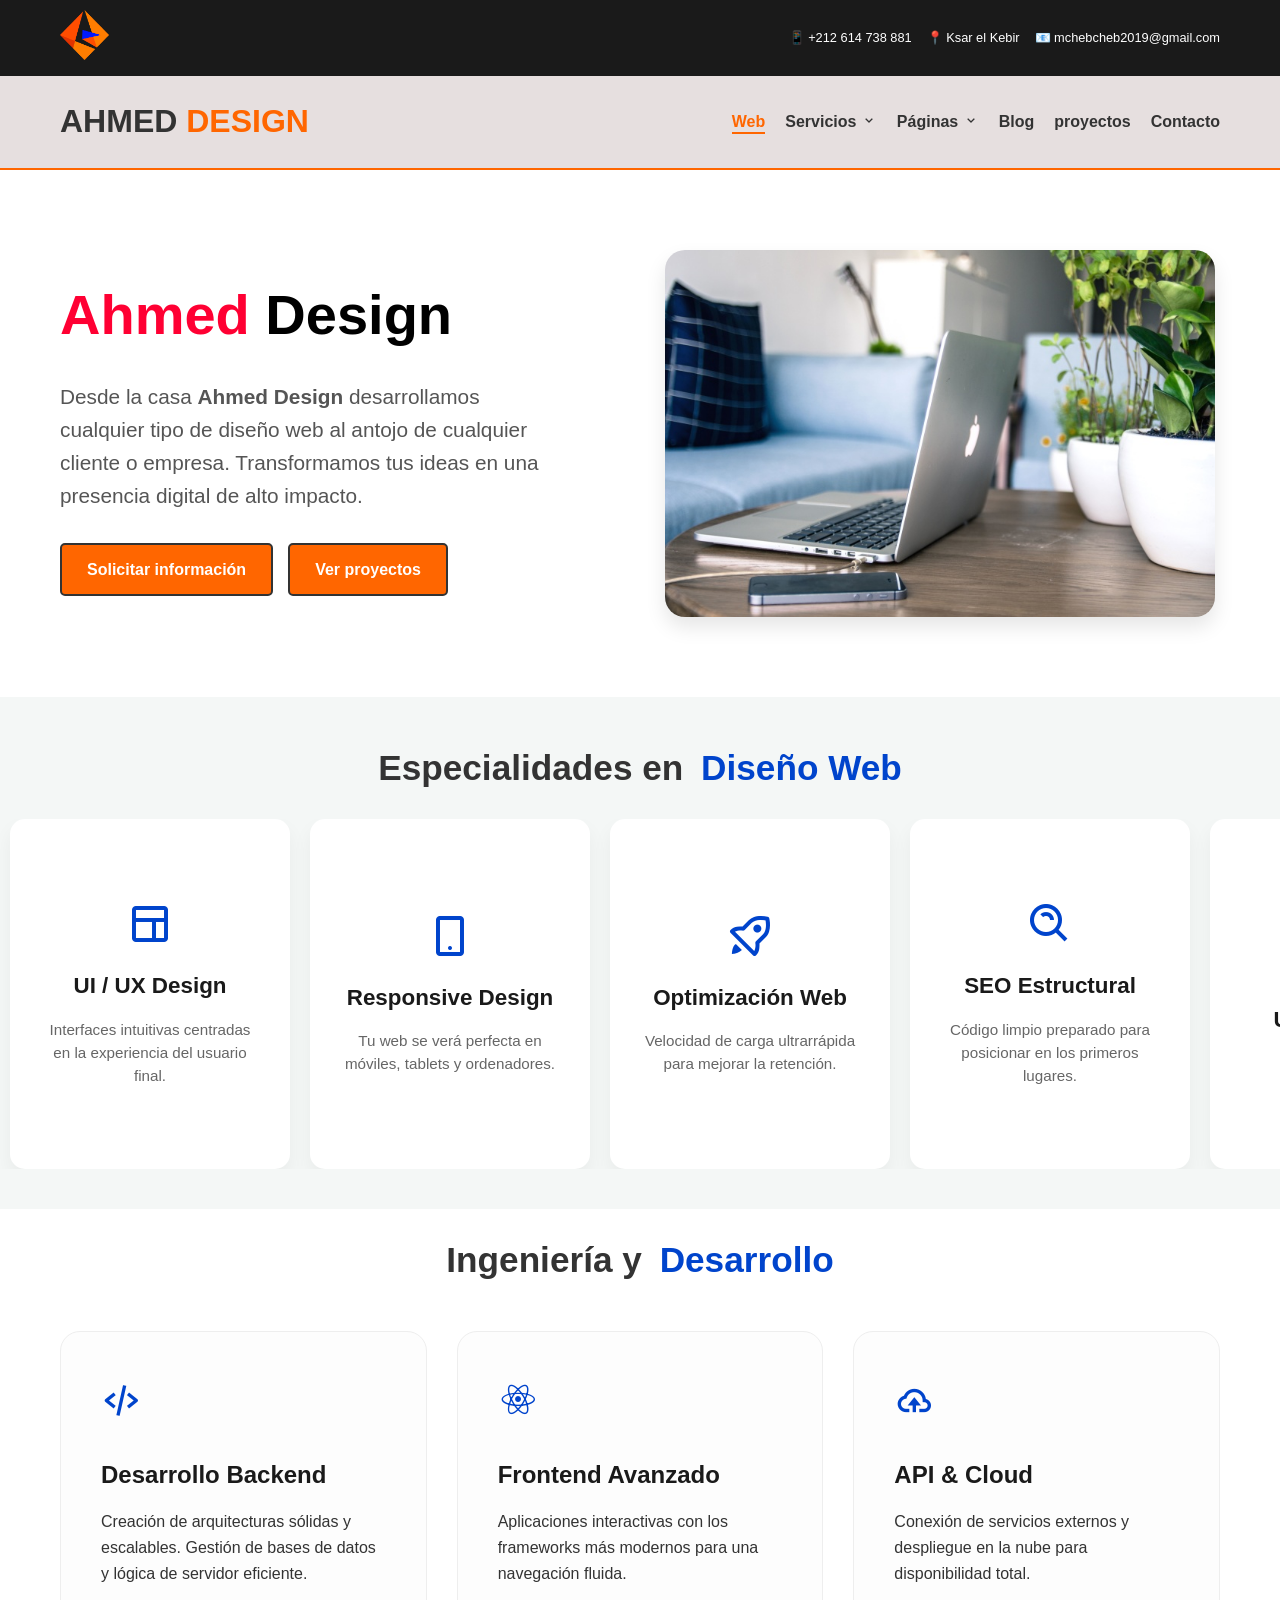
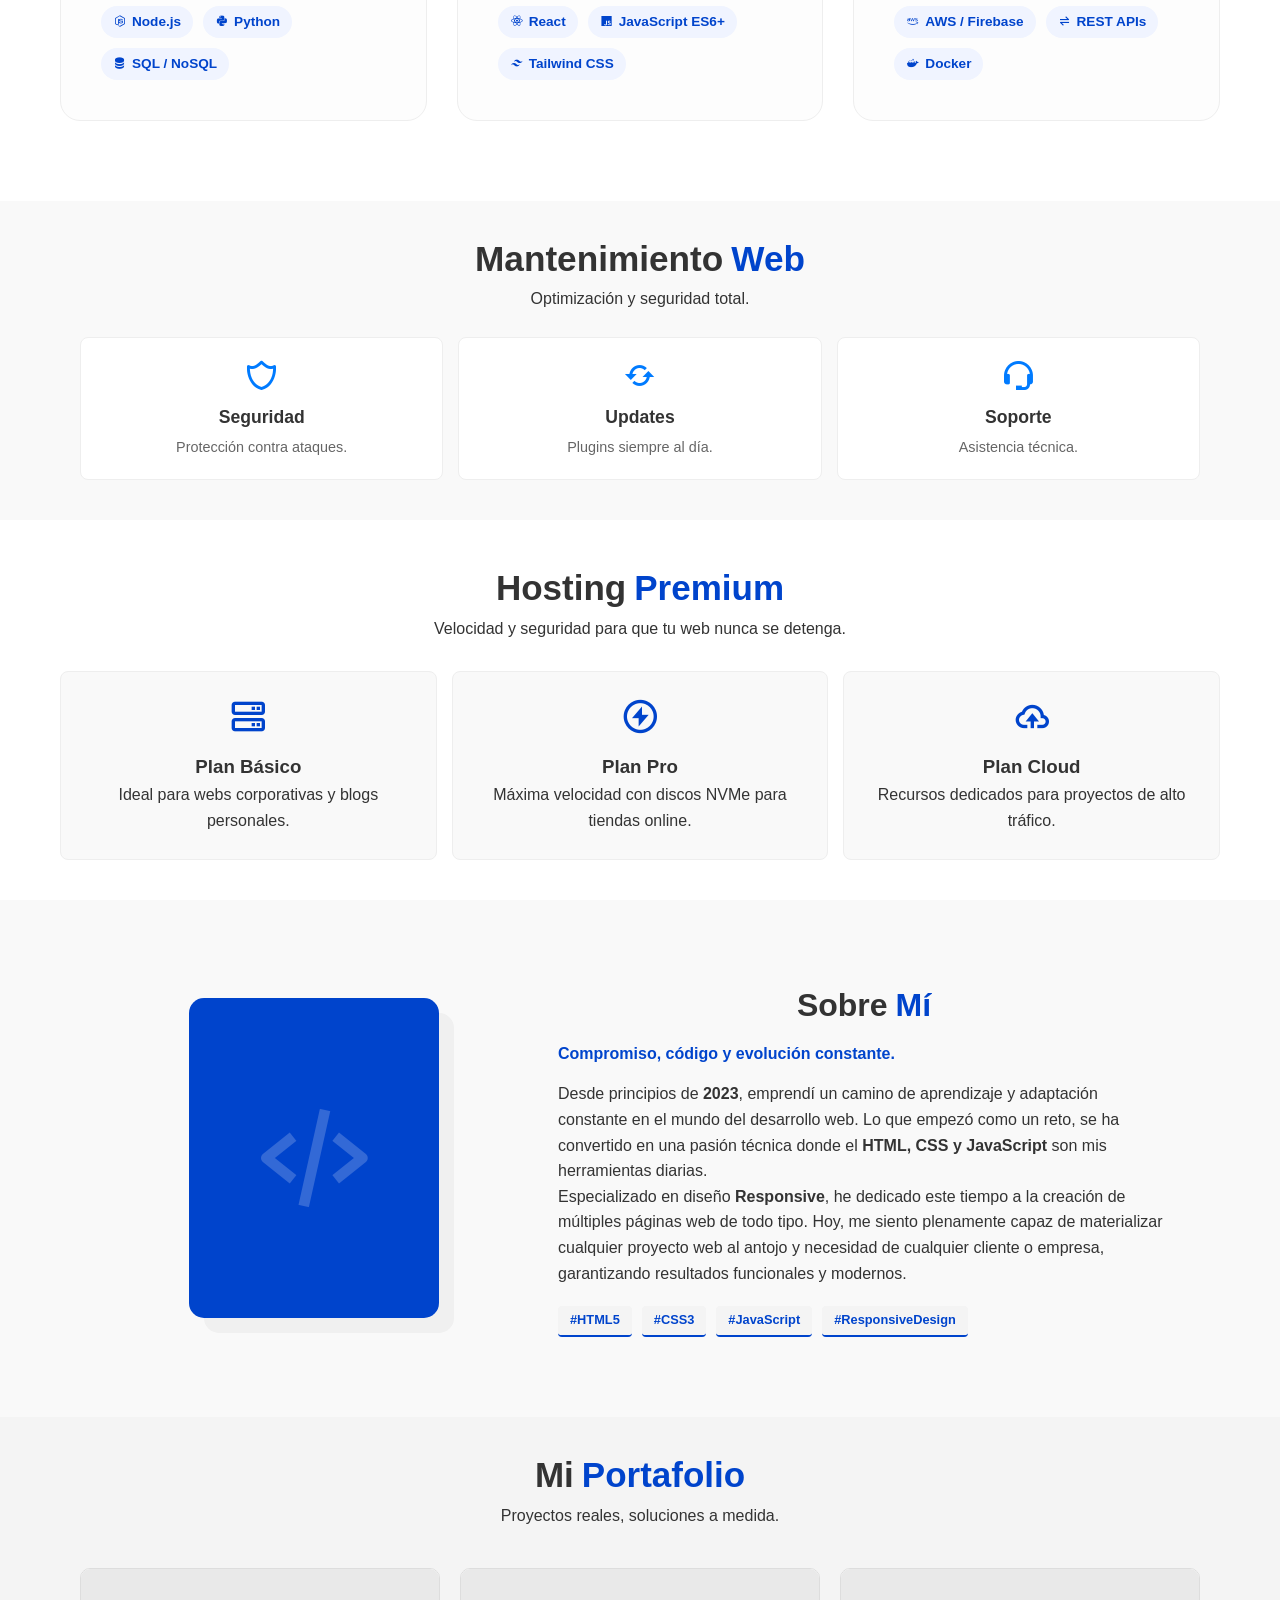
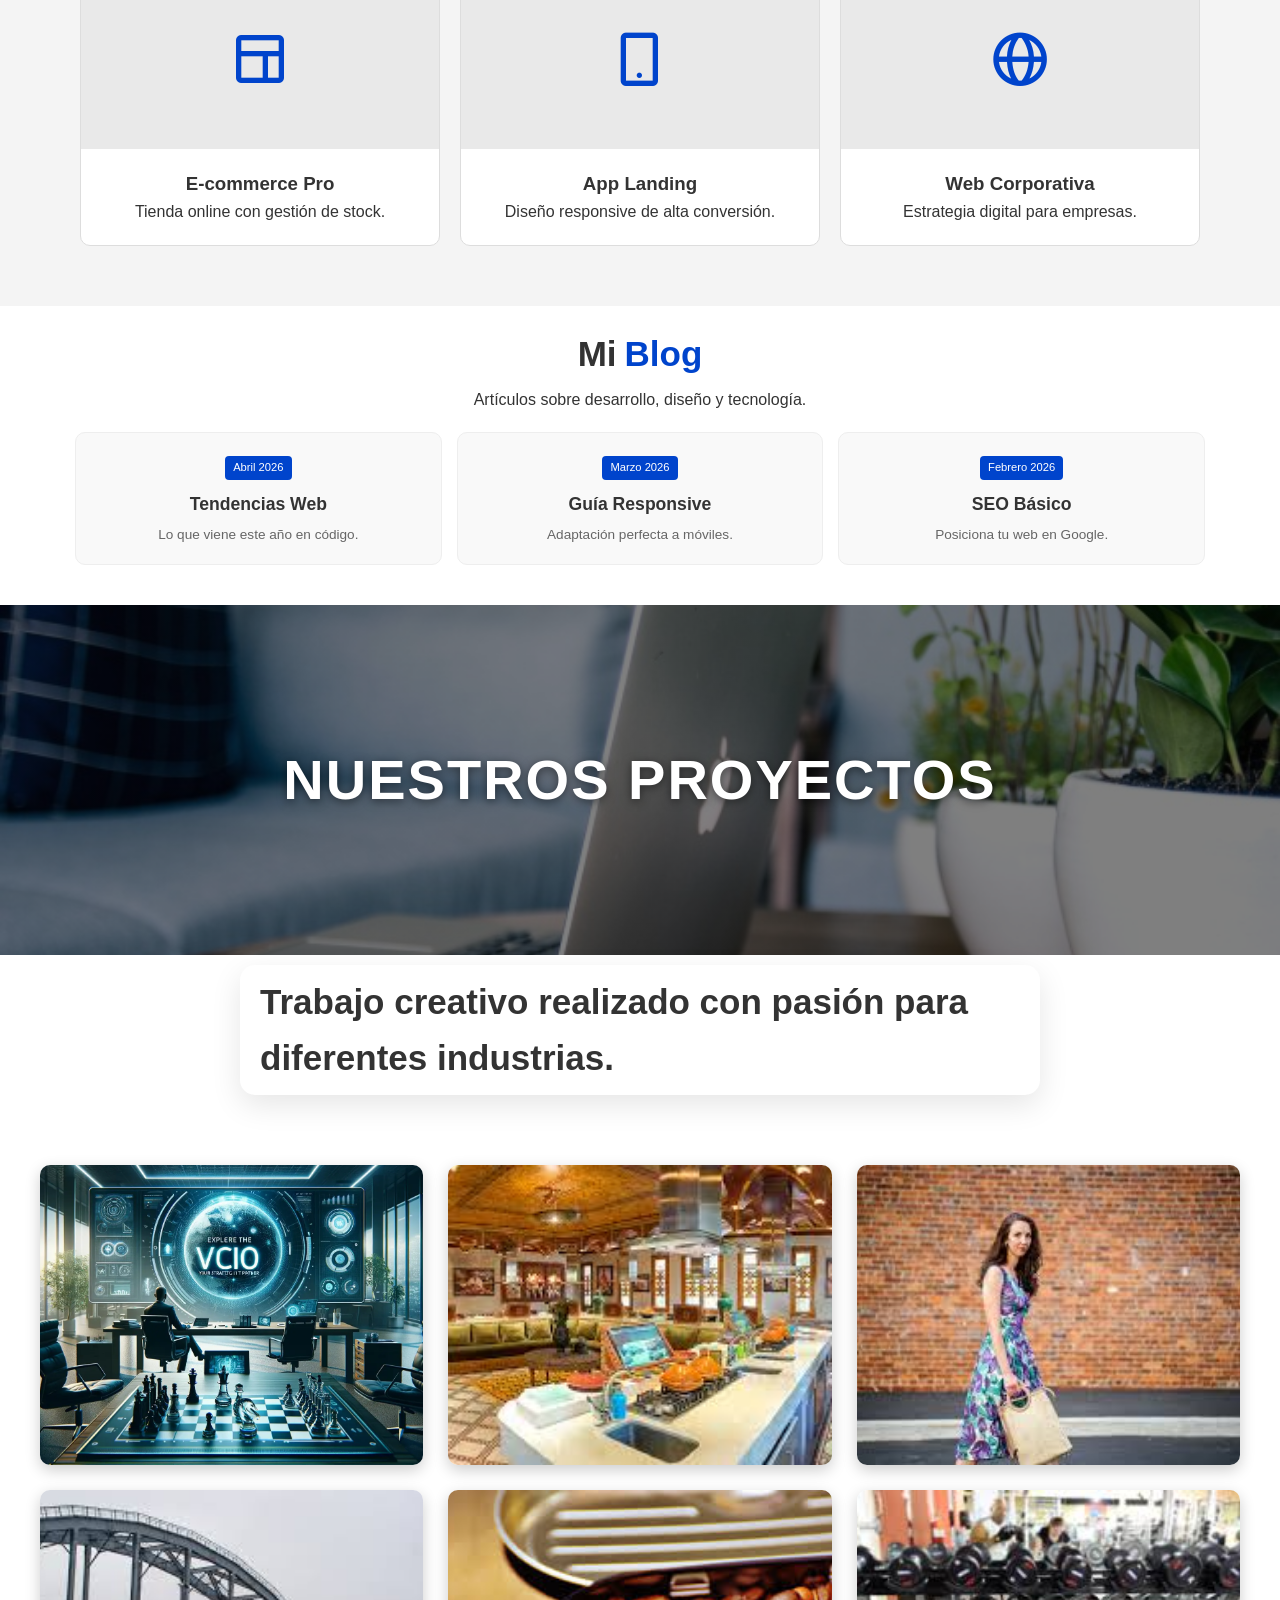
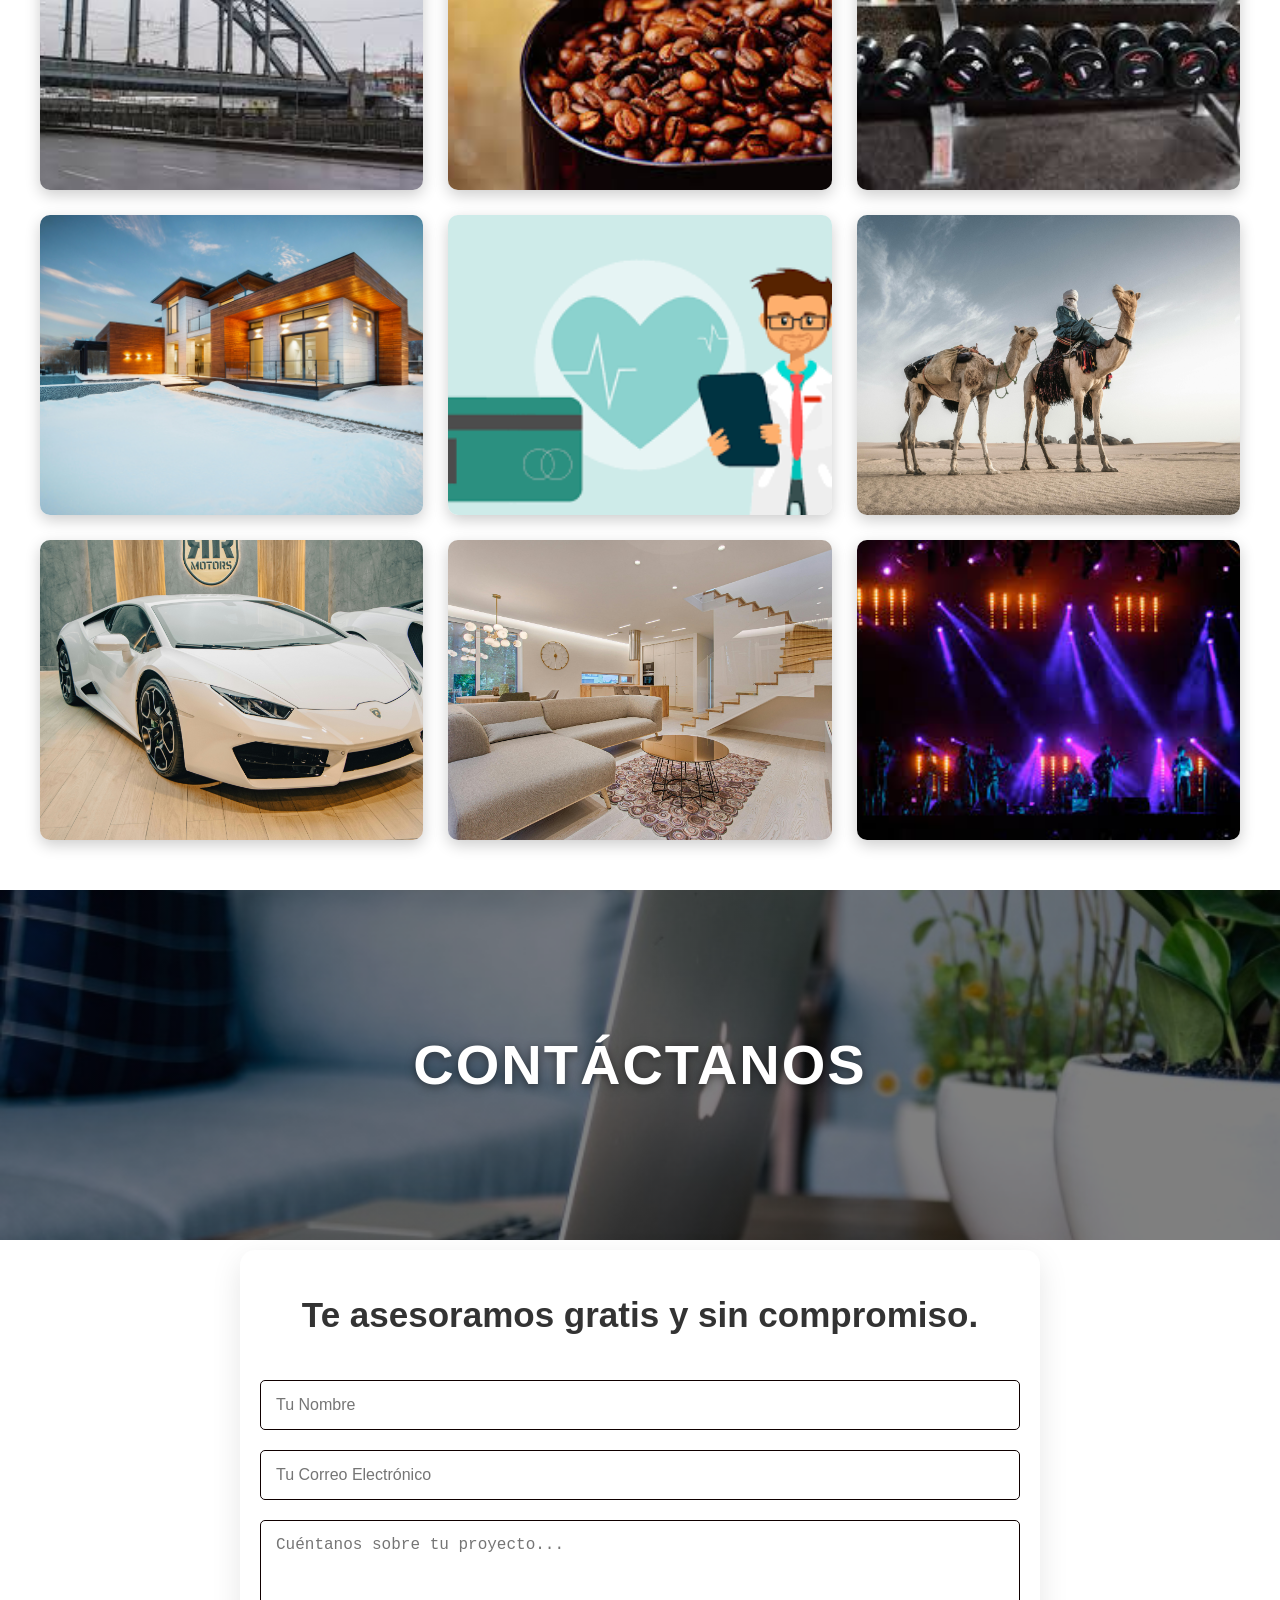
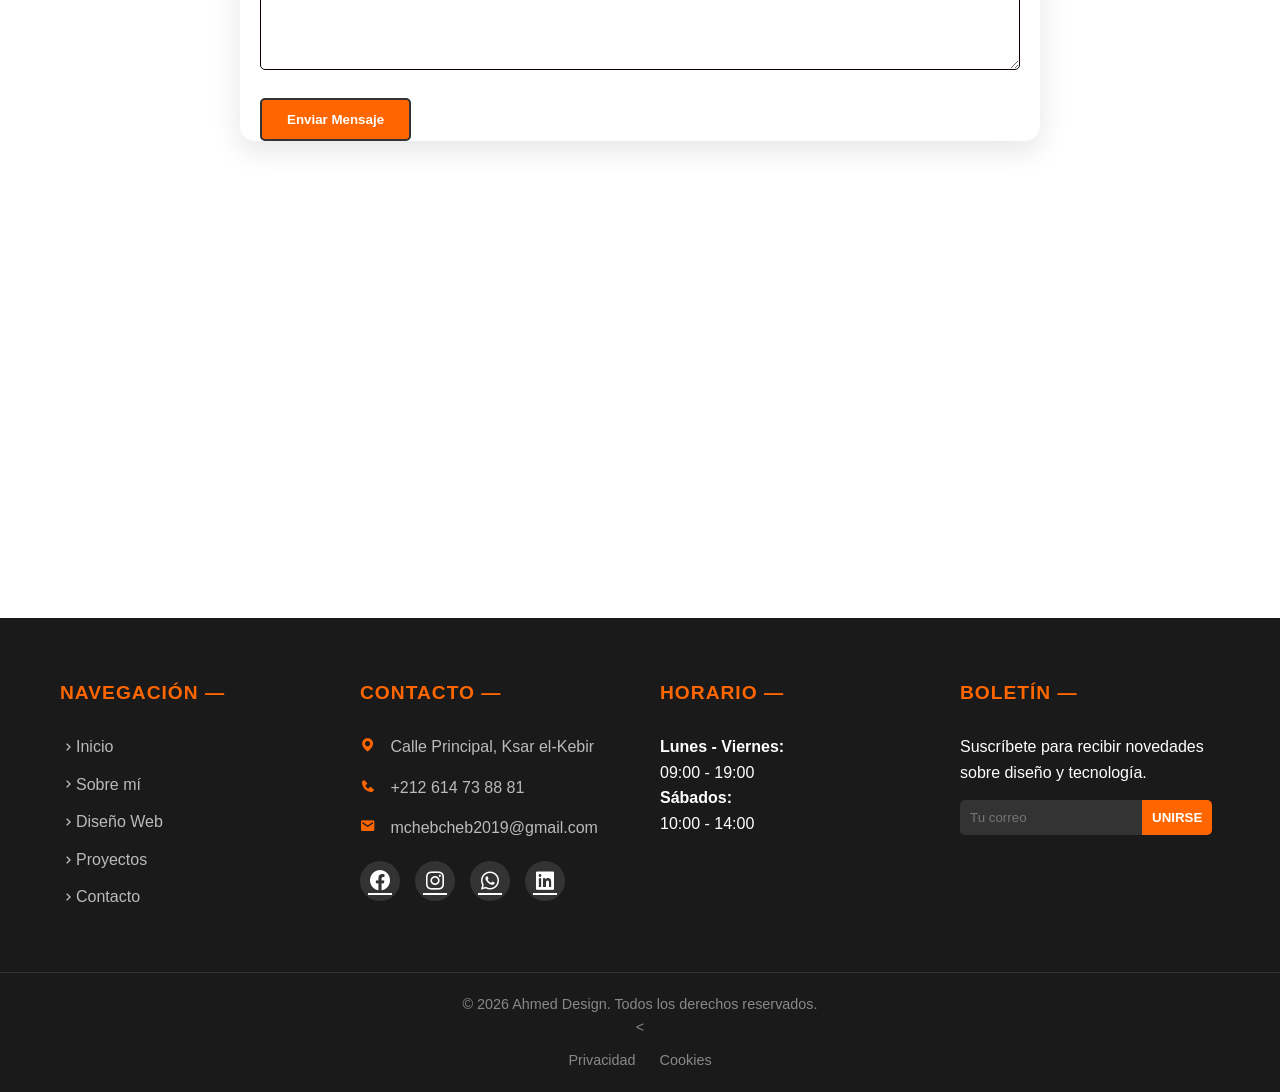
==== commit 77892526: "Update index.html" ====
--- a/index.html
+++ b/index.html
@@ -82,7 +82,7 @@
                 </div>
             </div>
             <div class="hero-mockup">
-                <img src="mockup.png" alt="Diseño web profesional">
+                <img src="mockup.png" alt="Diseño web profesional" style="width: 100%; max-width: 550px; height: auto; border-radius: 20px; display: block; margin: 0 auto;">
             </div>
         </section>
         <section id="diseno-web-slider" class="seccion-slider">
@@ -569,4 +569,4 @@
     <script src="script.js"></script>
 </body>
 
-</html>+</html>
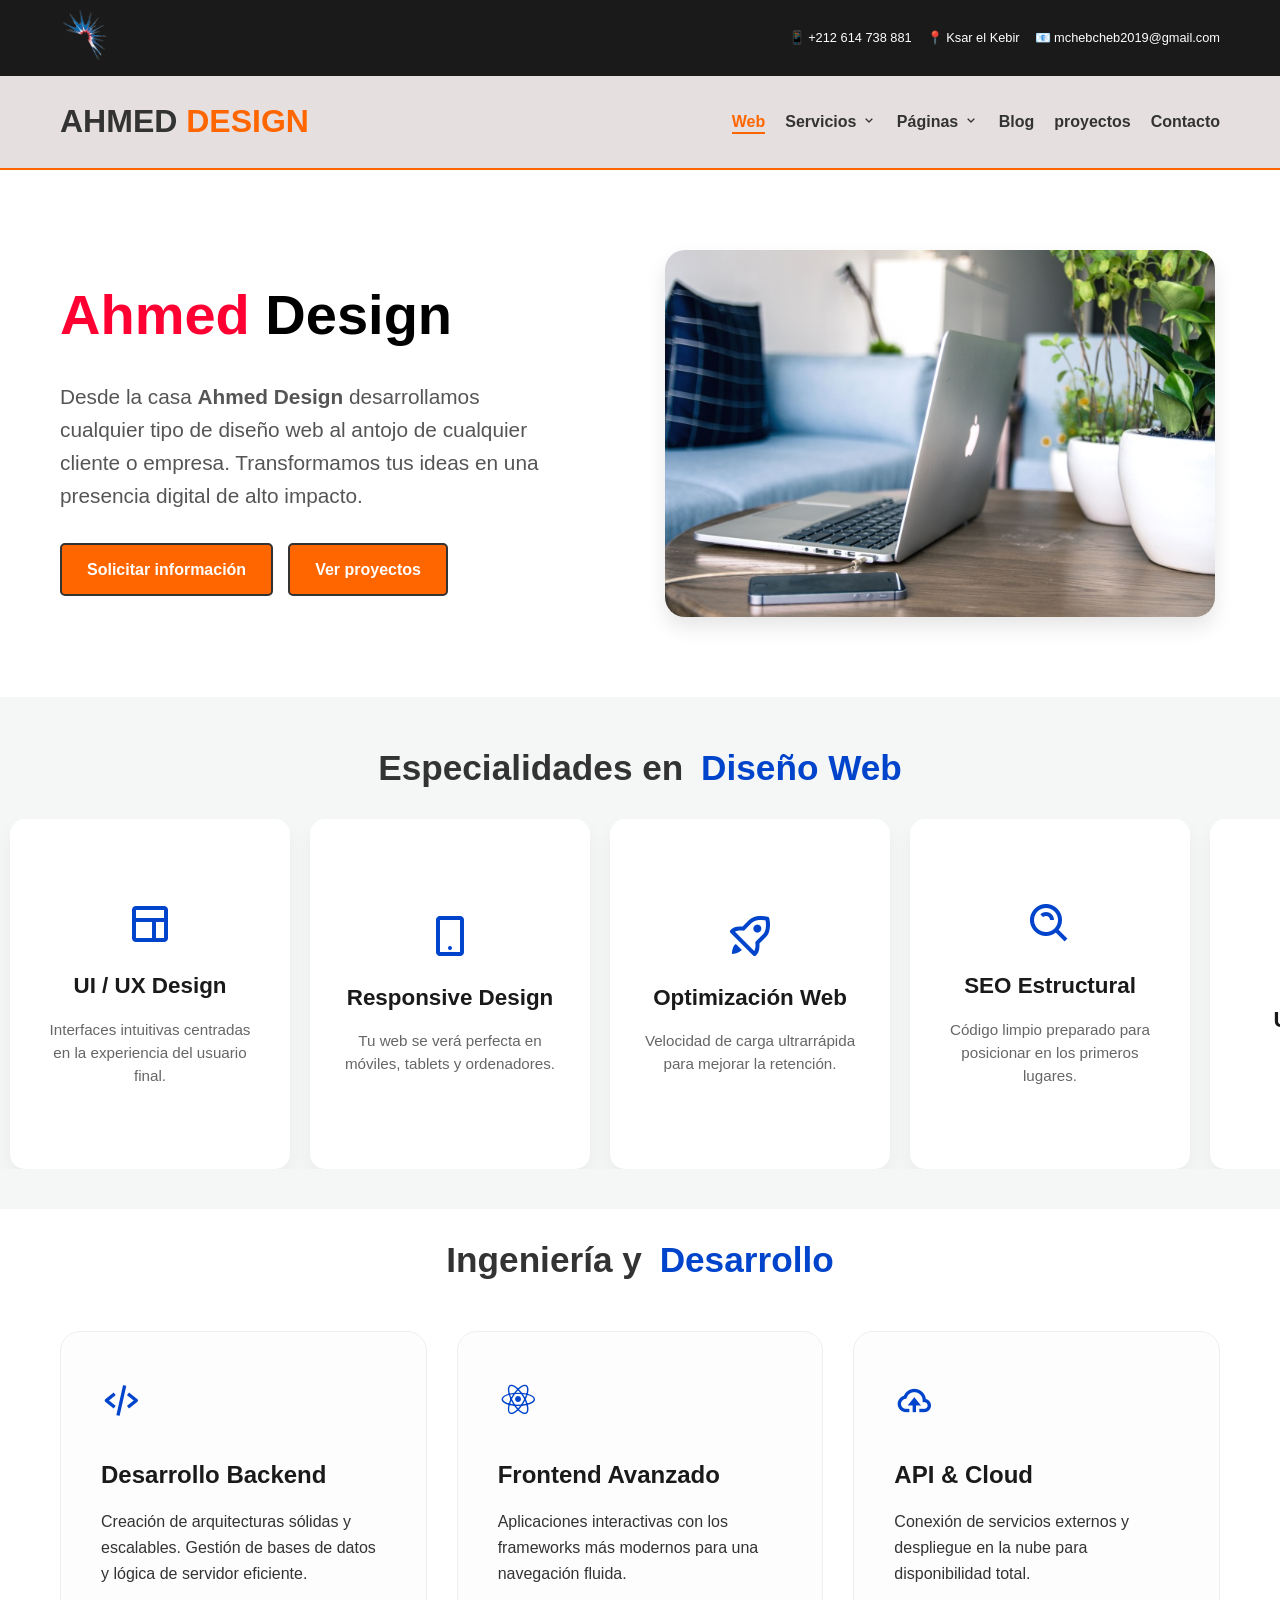
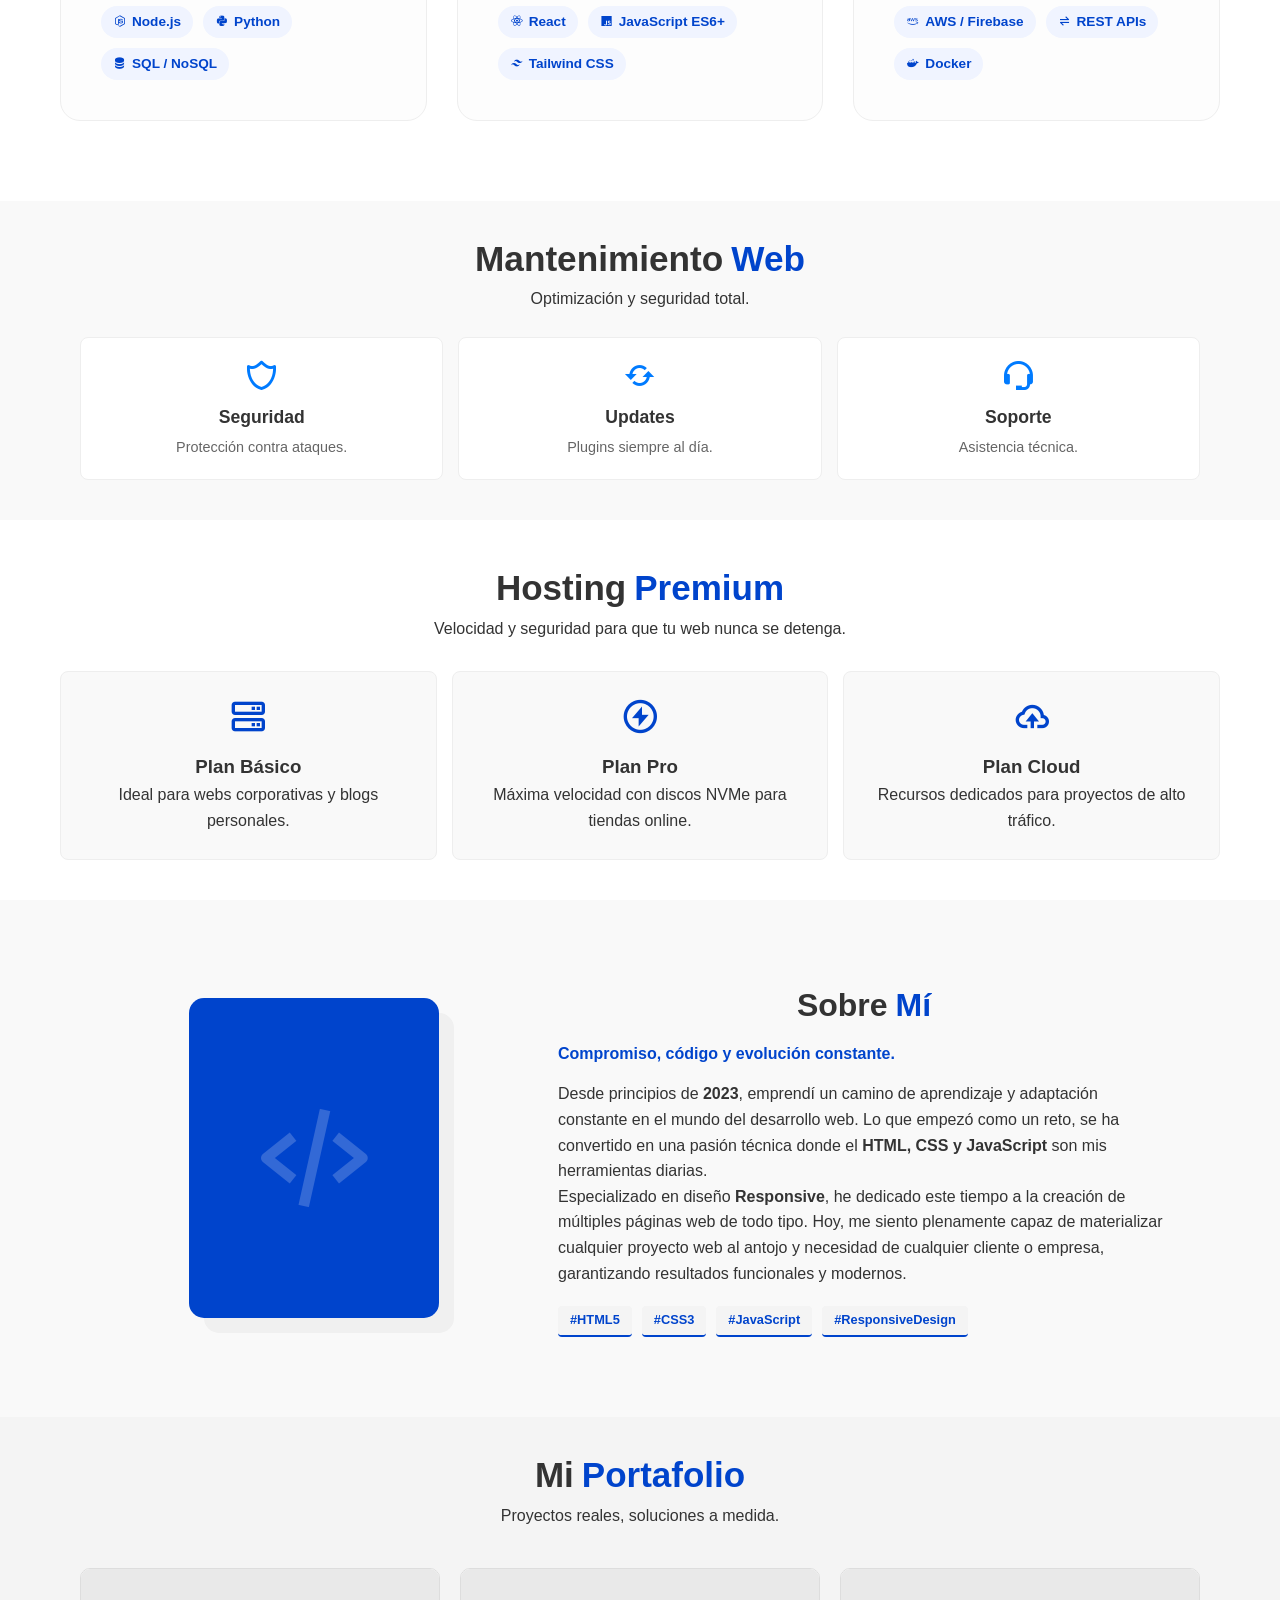
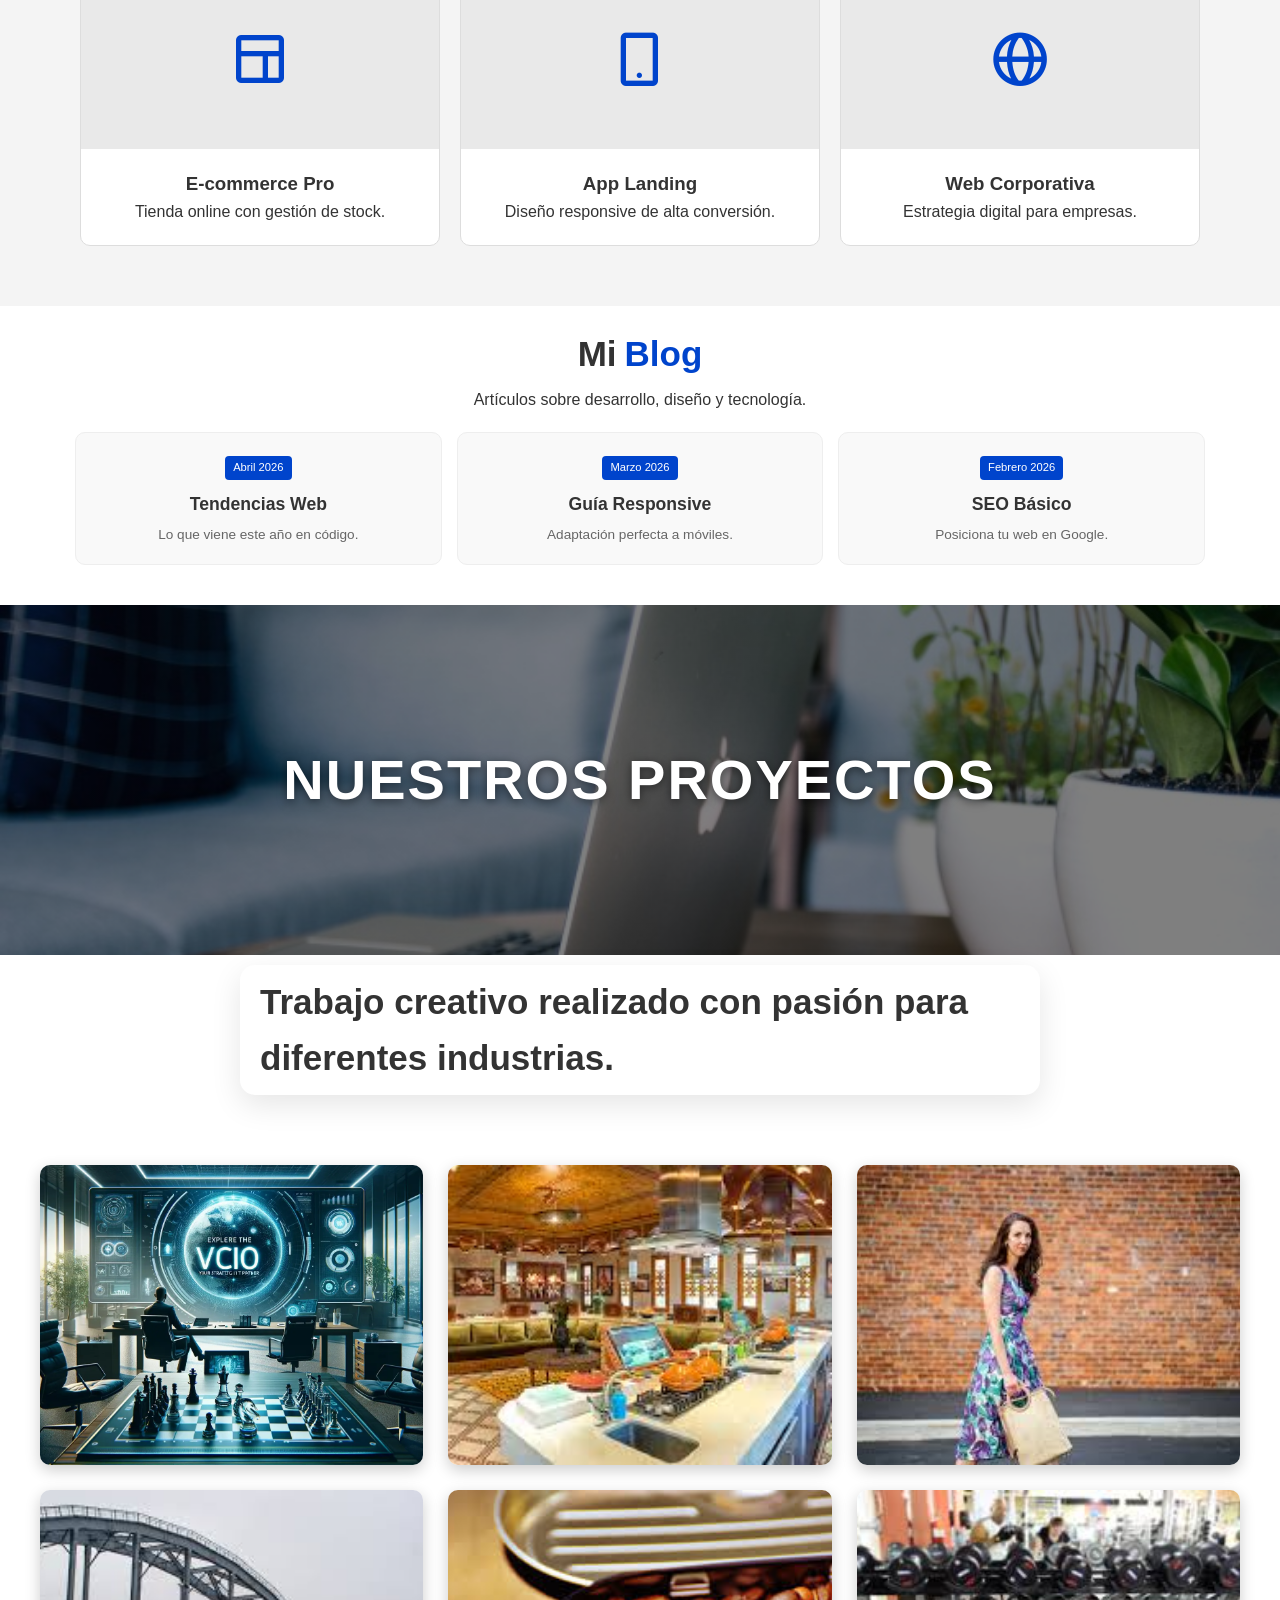
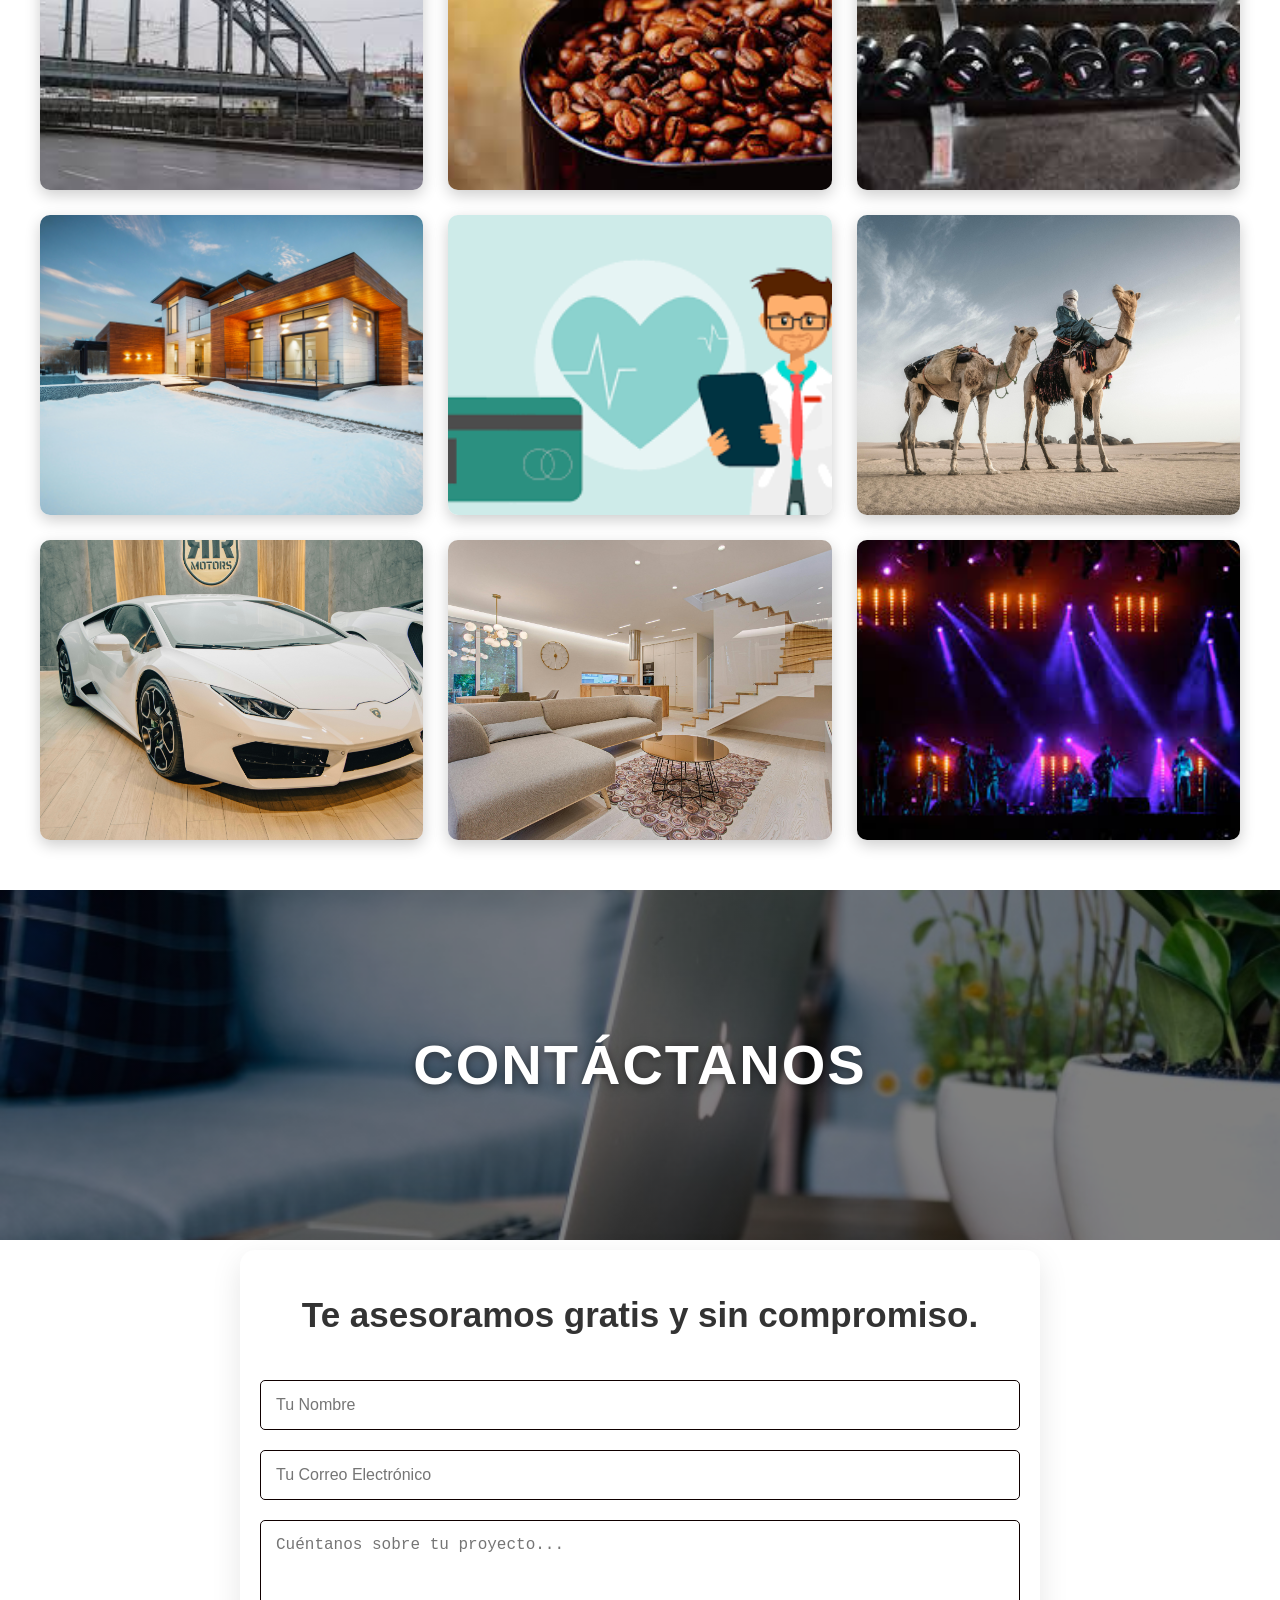
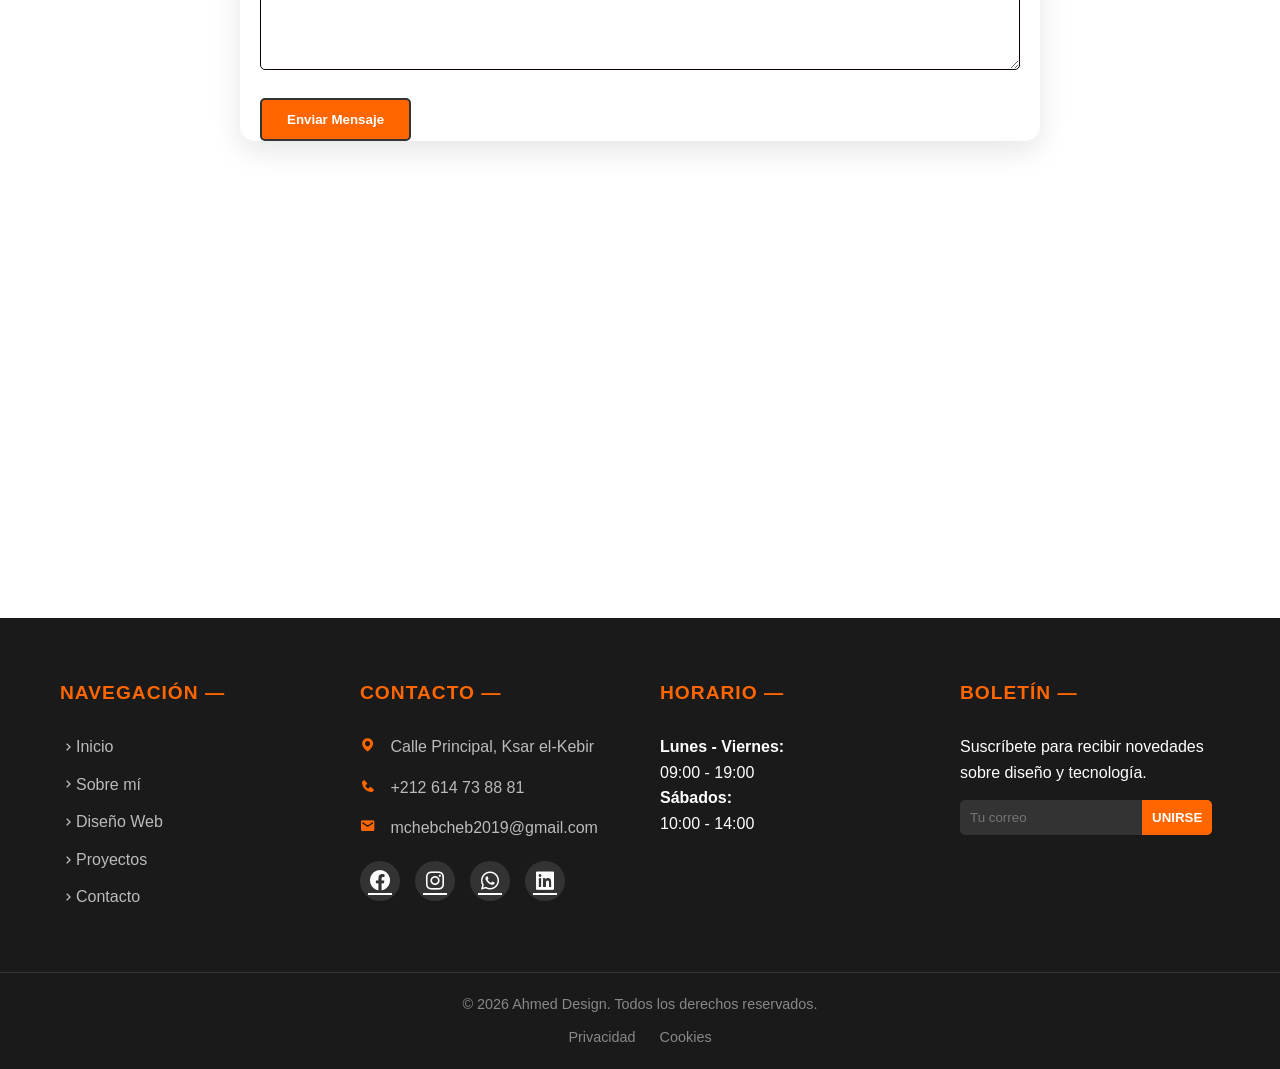
==== commit 79a72bf8: "Corrección Se corrige la apertura del div para cerrar la estructura correctamente." ====
--- a/index.html
+++ b/index.html
@@ -558,7 +558,7 @@
 
             <div class="footer-bottom">
                 <p>&copy; 2026 Ahmed Design. Todos los derechos reservados.</p>
-                <<div class="footer-links">
+                <div class="footer-links">
                     <a href="privacidad.html">Privacidad</a>
                     <a href="cookies.html">Cookies</a>
             </div>
